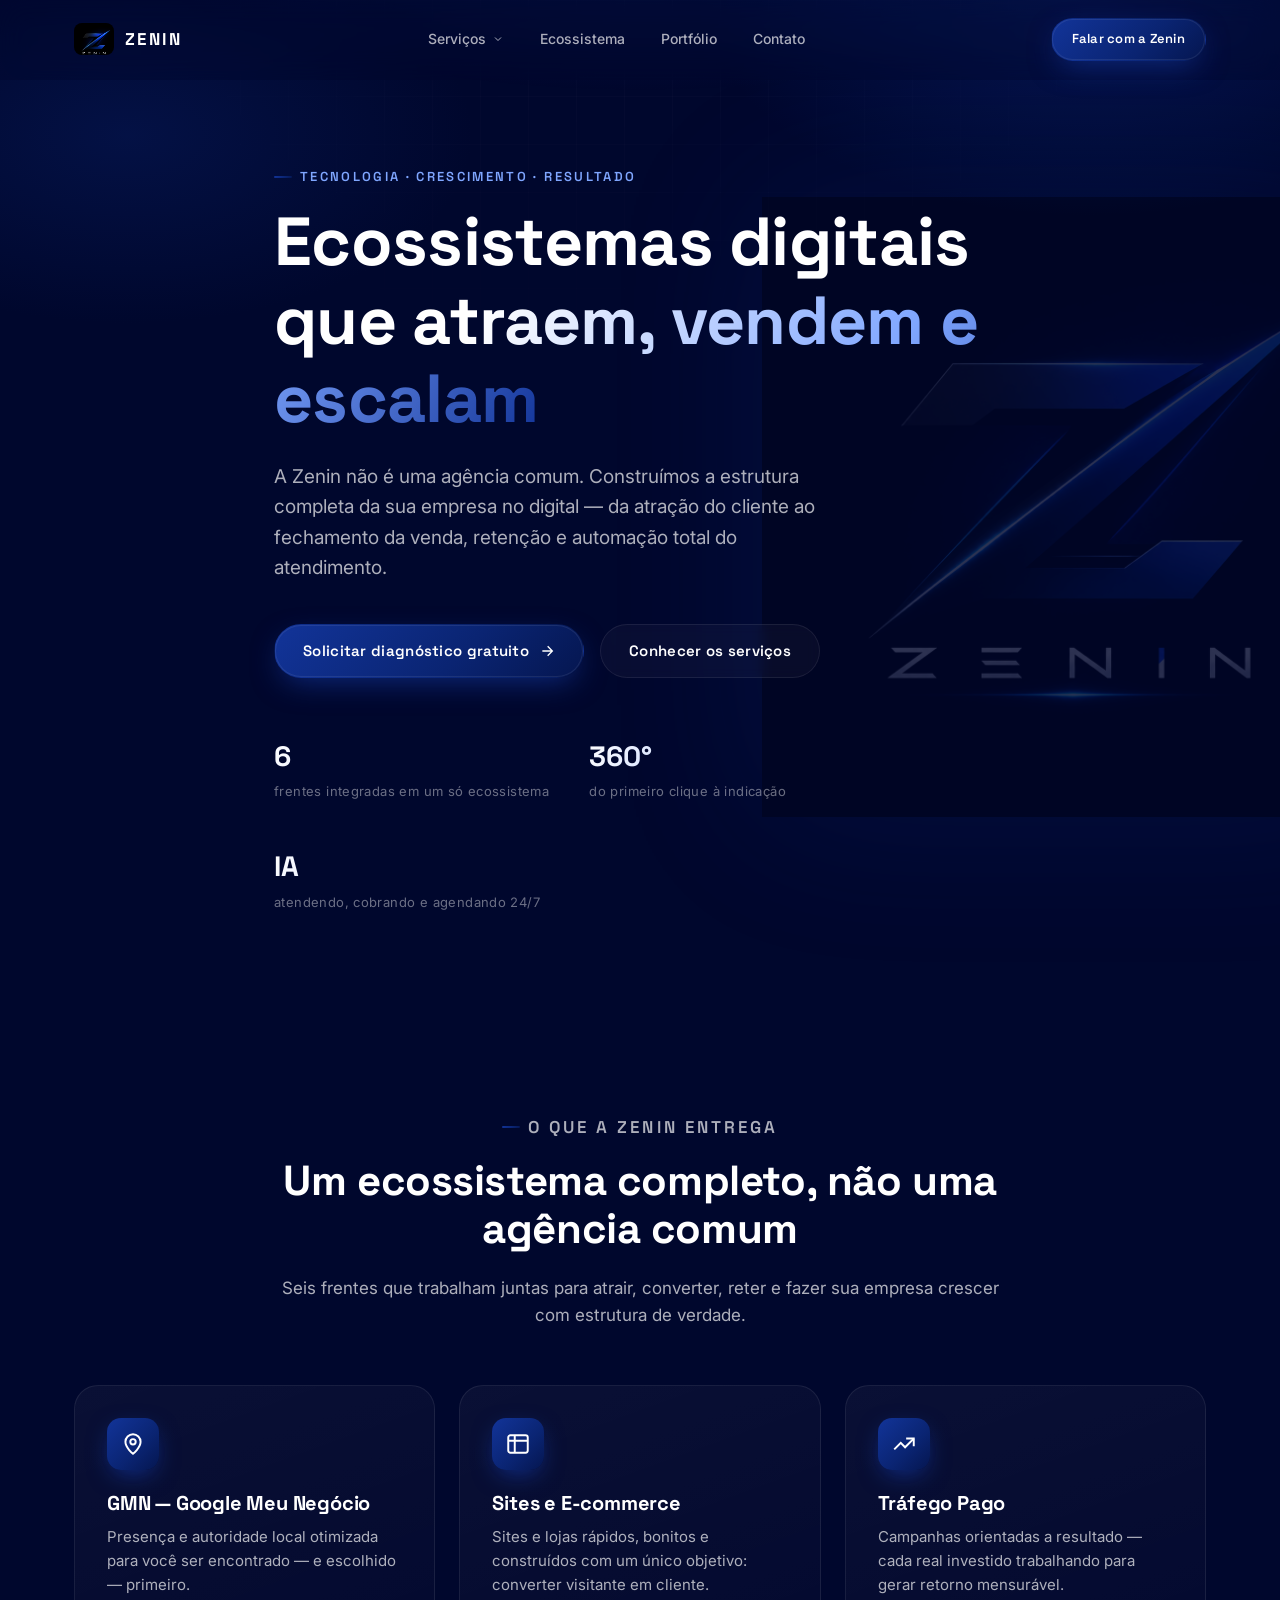
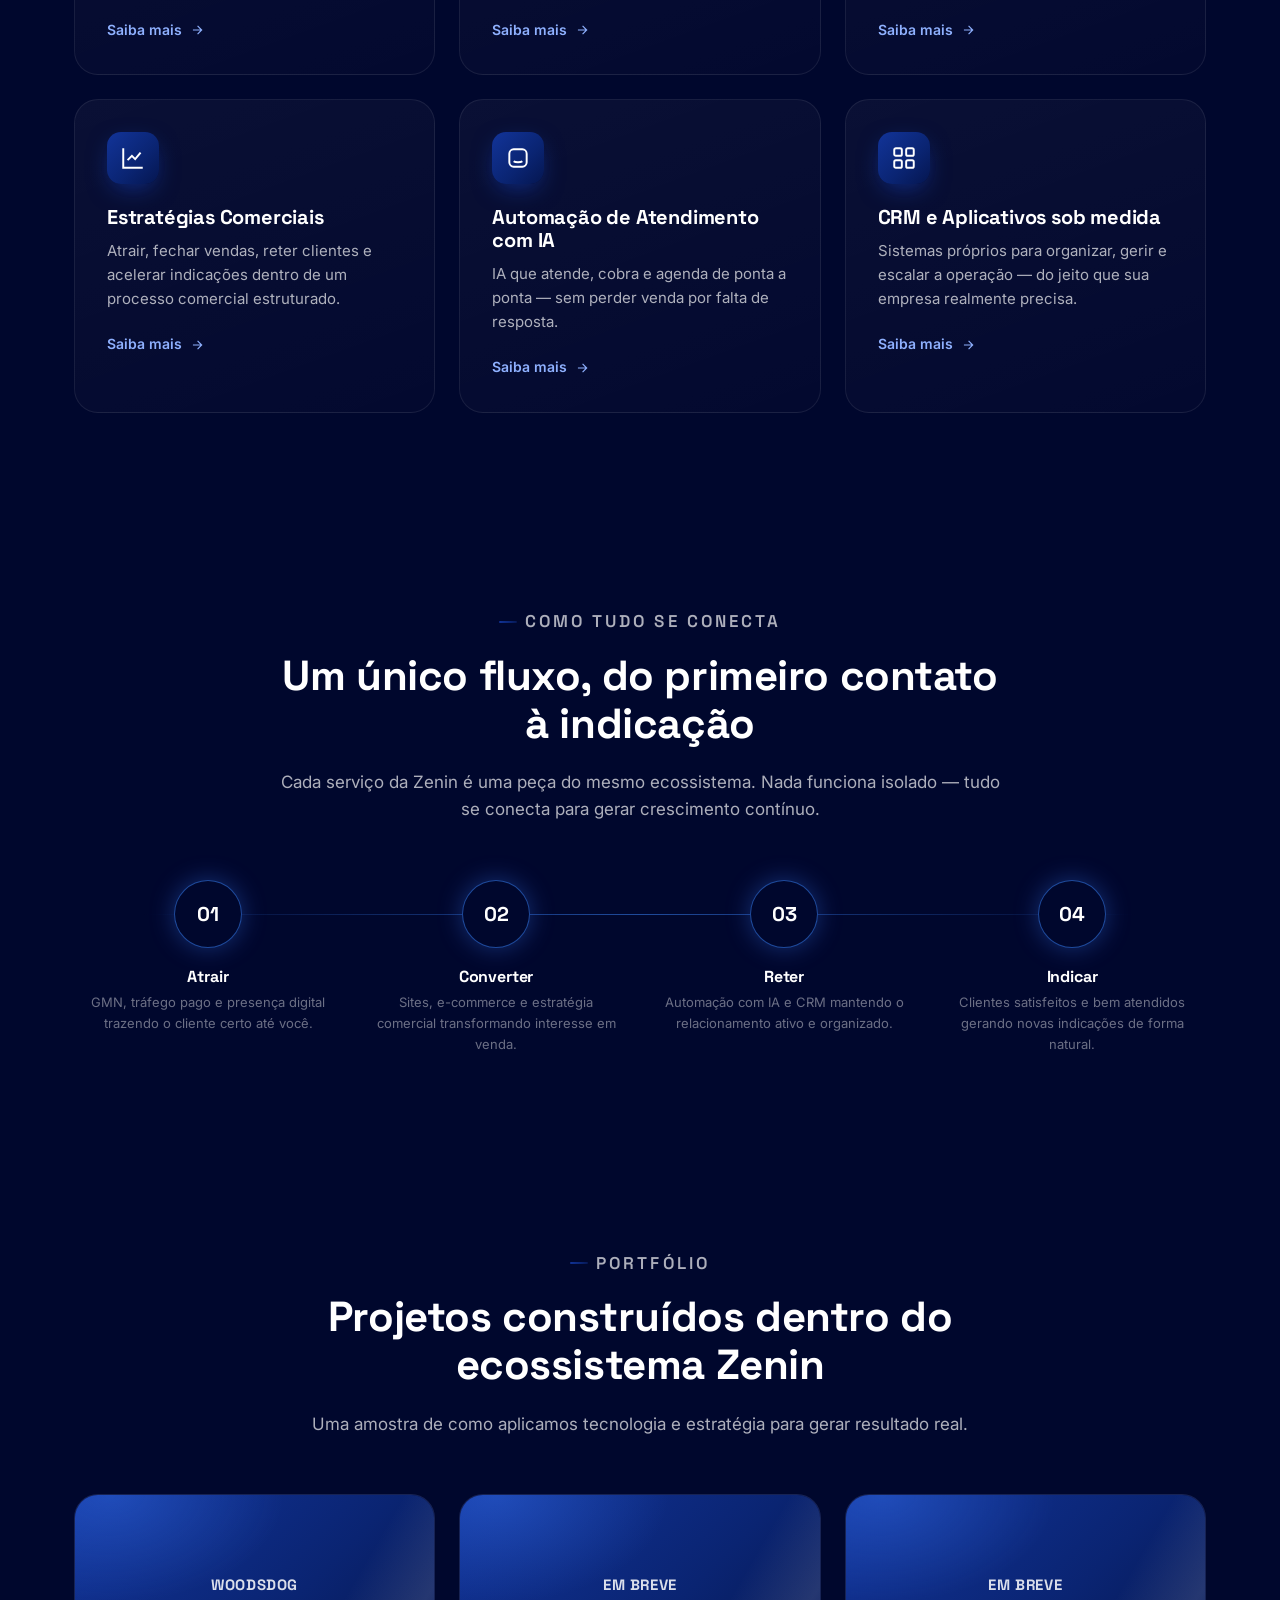
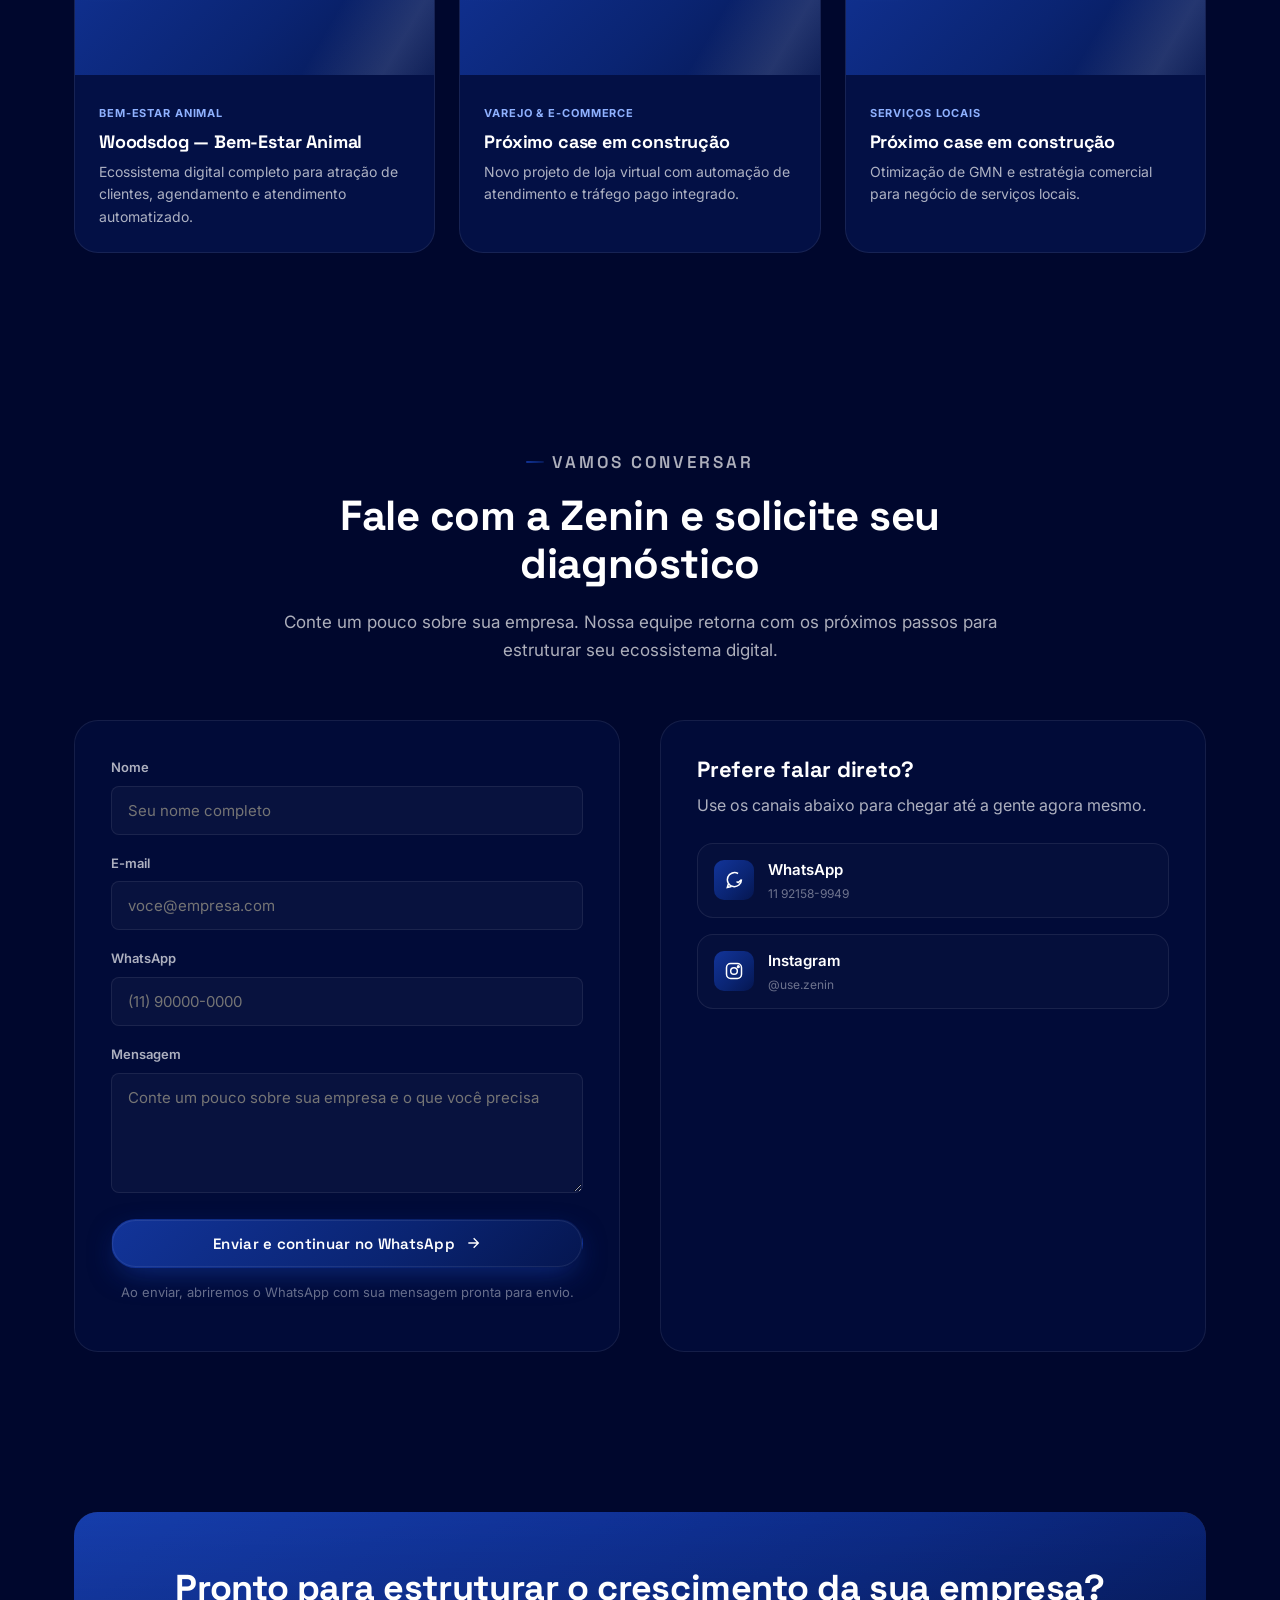
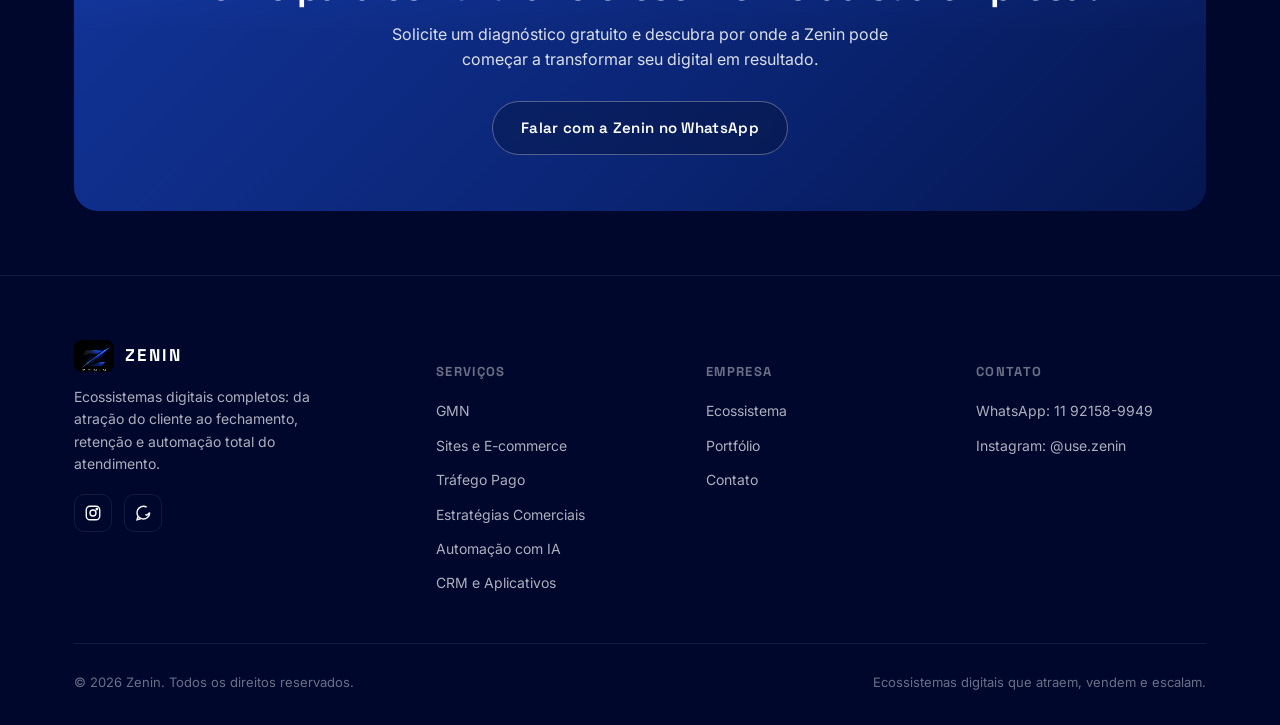
==== index.html @ 8024591a "Site institucional da Zenin Home multi-serviço, 6 páginas de serviço, design tech/premium em azul so" ====
<!DOCTYPE html>
<html lang="pt-BR">
<head>
<meta charset="UTF-8">
<meta name="viewport" content="width=device-width, initial-scale=1.0">
<title>Zenin — Ecossistemas Digitais que Atraem, Vendem e Escalam</title>
<meta name="description" content="A Zenin constrói ecossistemas digitais completos: presença local, sites e e-commerce, tráfego pago, estratégias comerciais, automação de atendimento com IA e CRM sob medida.">
<link rel="icon" type="image/png" href="assets/logo.png">
<link rel="preconnect" href="https://fonts.googleapis.com">
<link rel="preconnect" href="https://fonts.gstatic.com" crossorigin>
<link href="https://fonts.googleapis.com/css2?family=Space+Grotesk:wght@500;600;700&family=Inter:wght@400;500;600;700&display=swap" rel="stylesheet">
<link rel="stylesheet" href="css/style.css">
</head>
<body>

<!-- ===================== HEADER ===================== -->
<header class="header">
  <div class="container">
    <a href="index.html" class="brand">
      <span class="brand-mark"><img src="assets/logo.png" alt="Zenin"></span><span class="brand-word">ZENIN</span>
    </a>

    <nav class="nav">
      <li class="has-dropdown" style="list-style:none;">
        <a href="#servicos" class="nav-link">Serviços
          <svg viewBox="0 0 24 24" fill="none" stroke="currentColor" stroke-width="2"><path d="M6 9l6 6 6-6"/></svg>
        </a>
        <div class="dropdown">
          <a href="servicos/gmn.html">GMN <span>Google Meu Negócio</span></a>
          <a href="servicos/sites-ecommerce.html">Sites e E-commerce <span>Alta conversão</span></a>
          <a href="servicos/trafego-pago.html">Tráfego Pago <span>Campanhas com ROI</span></a>
          <a href="servicos/estrategias-comerciais.html">Estratégias Comerciais <span>Fechar, reter, indicar</span></a>
          <a href="servicos/automacao-ia.html">Automação com IA <span>Atendimento ponta a ponta</span></a>
          <a href="servicos/crm-apps.html">CRM e Aplicativos <span>Sistemas sob medida</span></a>
        </div>
      </li>
      <a href="#ecossistema" class="nav-link">Ecossistema</a>
      <a href="#portfolio" class="nav-link">Portfólio</a>
      <a href="#contato" class="nav-link">Contato</a>
    </nav>

    <div class="header-actions">
      <a href="https://wa.me/5511921589949?text=Ol%C3%A1%20Zenin%2C%20quero%20saber%20mais%20sobre%20os%20servi%C3%A7os" target="_blank" rel="noopener" class="btn btn--primary btn--sm">Falar com a Zenin</a>
      <button class="nav-toggle" aria-label="Abrir menu" aria-expanded="false">
        <span></span><span></span><span></span>
      </button>
    </div>
  </div>
</header>

<!-- ===================== HERO ===================== -->
<section class="hero">
  <img src="assets/logo.png" alt="" class="hero-mark" aria-hidden="true">
  <div class="container hero-content">
    <p class="eyebrow" data-reveal="fade">Tecnologia · Crescimento · Resultado</p>
    <h1 data-reveal="fade">Ecossistemas digitais que <span class="accent">atraem, vendem e escalam</span></h1>
    <p class="lead" data-reveal="fade">A Zenin não é uma agência comum. Construímos a estrutura completa da sua empresa no digital — da atração do cliente ao fechamento da venda, retenção e automação total do atendimento.</p>
    <div class="hero-actions" data-reveal="fade">
      <a href="https://wa.me/5511921589949?text=Ol%C3%A1%20Zenin%2C%20quero%20solicitar%20um%20diagn%C3%B3stico" target="_blank" rel="noopener" class="btn btn--primary">
        Solicitar diagnóstico gratuito
        <svg viewBox="0 0 24 24" fill="none" stroke="currentColor" stroke-width="2"><path d="M5 12h14M13 5l7 7-7 7"/></svg>
      </a>
      <a href="#servicos" class="btn btn--ghost">Conhecer os serviços</a>
    </div>
    <div class="hero-stats" data-reveal="fade">
      <div>
        <strong>6</strong>
        <span>frentes integradas em um só ecossistema</span>
      </div>
      <div>
        <strong>360°</strong>
        <span>do primeiro clique à indicação</span>
      </div>
      <div>
        <strong>IA</strong>
        <span>atendendo, cobrando e agendando 24/7</span>
      </div>
    </div>
  </div>
</section>

<!-- ===================== SERVIÇOS ===================== -->
<section class="section" id="servicos">
  <div class="container">
    <div class="section-head center" data-reveal>
      <p class="eyebrow">O que a Zenin entrega</p>
      <h2>Um ecossistema completo, não uma agência comum</h2>
      <p>Seis frentes que trabalham juntas para atrair, converter, reter e fazer sua empresa crescer com estrutura de verdade.</p>
    </div>

    <div class="grid grid--services">

      <div class="card" data-reveal>
        <div class="card-icon">
          <svg viewBox="0 0 24 24" fill="none" stroke="currentColor" stroke-width="1.8"><path d="M12 21s-7-5.5-7-11a7 7 0 1 1 14 0c0 5.5-7 11-7 11z"/><circle cx="12" cy="10" r="2.5"/></svg>
        </div>
        <h3>GMN — Google Meu Negócio</h3>
        <p>Presença e autoridade local otimizada para você ser encontrado — e escolhido — primeiro.</p>
        <a href="servicos/gmn.html" class="card-link">Saiba mais
          <svg viewBox="0 0 24 24" fill="none" stroke="currentColor" stroke-width="2"><path d="M5 12h14M13 5l7 7-7 7"/></svg>
        </a>
      </div>

      <div class="card" data-reveal>
        <div class="card-icon">
          <svg viewBox="0 0 24 24" fill="none" stroke="currentColor" stroke-width="1.8"><rect x="3" y="4" width="18" height="16" rx="2"/><path d="M3 9h18M9 4v16"/></svg>
        </div>
        <h3>Sites e E-commerce</h3>
        <p>Sites e lojas rápidos, bonitos e construídos com um único objetivo: converter visitante em cliente.</p>
        <a href="servicos/sites-ecommerce.html" class="card-link">Saiba mais
          <svg viewBox="0 0 24 24" fill="none" stroke="currentColor" stroke-width="2"><path d="M5 12h14M13 5l7 7-7 7"/></svg>
        </a>
      </div>

      <div class="card" data-reveal>
        <div class="card-icon">
          <svg viewBox="0 0 24 24" fill="none" stroke="currentColor" stroke-width="1.8"><path d="M3 17l6-6 4 4 8-8"/><path d="M14 7h7v7"/></svg>
        </div>
        <h3>Tráfego Pago</h3>
        <p>Campanhas orientadas a resultado — cada real investido trabalhando para gerar retorno mensurável.</p>
        <a href="servicos/trafego-pago.html" class="card-link">Saiba mais
          <svg viewBox="0 0 24 24" fill="none" stroke="currentColor" stroke-width="2"><path d="M5 12h14M13 5l7 7-7 7"/></svg>
        </a>
      </div>

      <div class="card" data-reveal>
        <div class="card-icon">
          <svg viewBox="0 0 24 24" fill="none" stroke="currentColor" stroke-width="1.8"><path d="M3 3v18h18"/><path d="M7 14l4-4 3 3 5-6"/></svg>
        </div>
        <h3>Estratégias Comerciais</h3>
        <p>Atrair, fechar vendas, reter clientes e acelerar indicações dentro de um processo comercial estruturado.</p>
        <a href="servicos/estrategias-comerciais.html" class="card-link">Saiba mais
          <svg viewBox="0 0 24 24" fill="none" stroke="currentColor" stroke-width="2"><path d="M5 12h14M13 5l7 7-7 7"/></svg>
        </a>
      </div>

      <div class="card" data-reveal>
        <div class="card-icon">
          <svg viewBox="0 0 24 24" fill="none" stroke="currentColor" stroke-width="1.8"><rect x="4" y="4" width="16" height="16" rx="4"/><path d="M9 9h.01M15 9h.01M8 15c1.5 1.3 6.5 1.3 8 0"/></svg>
        </div>
        <h3>Automação de Atendimento com IA</h3>
        <p>IA que atende, cobra e agenda de ponta a ponta — sem perder venda por falta de resposta.</p>
        <a href="servicos/automacao-ia.html" class="card-link">Saiba mais
          <svg viewBox="0 0 24 24" fill="none" stroke="currentColor" stroke-width="2"><path d="M5 12h14M13 5l7 7-7 7"/></svg>
        </a>
      </div>

      <div class="card" data-reveal>
        <div class="card-icon">
          <svg viewBox="0 0 24 24" fill="none" stroke="currentColor" stroke-width="1.8"><rect x="3" y="3" width="7" height="7" rx="1.5"/><rect x="14" y="3" width="7" height="7" rx="1.5"/><rect x="3" y="14" width="7" height="7" rx="1.5"/><rect x="14" y="14" width="7" height="7" rx="1.5"/></svg>
        </div>
        <h3>CRM e Aplicativos sob medida</h3>
        <p>Sistemas próprios para organizar, gerir e escalar a operação — do jeito que sua empresa realmente precisa.</p>
        <a href="servicos/crm-apps.html" class="card-link">Saiba mais
          <svg viewBox="0 0 24 24" fill="none" stroke="currentColor" stroke-width="2"><path d="M5 12h14M13 5l7 7-7 7"/></svg>
        </a>
      </div>

    </div>
  </div>
</section>

<!-- ===================== ECOSSISTEMA ===================== -->
<section class="section" id="ecossistema">
  <div class="container">
    <div class="section-head center" data-reveal>
      <p class="eyebrow">Como tudo se conecta</p>
      <h2>Um único fluxo, do primeiro contato à indicação</h2>
      <p>Cada serviço da Zenin é uma peça do mesmo ecossistema. Nada funciona isolado — tudo se conecta para gerar crescimento contínuo.</p>
    </div>

    <div class="flow">
      <div class="flow-step" data-reveal>
        <div class="num">01</div>
        <h4>Atrair</h4>
        <p>GMN, tráfego pago e presença digital trazendo o cliente certo até você.</p>
      </div>
      <div class="flow-step" data-reveal>
        <div class="num">02</div>
        <h4>Converter</h4>
        <p>Sites, e-commerce e estratégia comercial transformando interesse em venda.</p>
      </div>
      <div class="flow-step" data-reveal>
        <div class="num">03</div>
        <h4>Reter</h4>
        <p>Automação com IA e CRM mantendo o relacionamento ativo e organizado.</p>
      </div>
      <div class="flow-step" data-reveal>
        <div class="num">04</div>
        <h4>Indicar</h4>
        <p>Clientes satisfeitos e bem atendidos gerando novas indicações de forma natural.</p>
      </div>
    </div>
  </div>
</section>

<!-- ===================== PORTFÓLIO ===================== -->
<section class="section" id="portfolio">
  <div class="container">
    <div class="section-head center" data-reveal>
      <p class="eyebrow">Portfólio</p>
      <h2>Projetos construídos dentro do ecossistema Zenin</h2>
      <p>Uma amostra de como aplicamos tecnologia e estratégia para gerar resultado real.</p>
    </div>

    <div class="grid grid--portfolio">
      <div class="portfolio-card" data-reveal>
        <div class="portfolio-thumb">WOODSDOG</div>
        <div class="portfolio-body">
          <span class="portfolio-tag">Bem-Estar Animal</span>
          <h3>Woodsdog — Bem-Estar Animal</h3>
          <p>Ecossistema digital completo para atração de clientes, agendamento e atendimento automatizado.</p>
        </div>
      </div>

      <div class="portfolio-card" data-reveal>
        <div class="portfolio-thumb">EM BREVE</div>
        <div class="portfolio-body">
          <span class="portfolio-tag">Varejo &amp; E-commerce</span>
          <h3>Próximo case em construção</h3>
          <p>Novo projeto de loja virtual com automação de atendimento e tráfego pago integrado.</p>
        </div>
      </div>

      <div class="portfolio-card" data-reveal>
        <div class="portfolio-thumb">EM BREVE</div>
        <div class="portfolio-body">
          <span class="portfolio-tag">Serviços Locais</span>
          <h3>Próximo case em construção</h3>
          <p>Otimização de GMN e estratégia comercial para negócio de serviços locais.</p>
        </div>
      </div>
    </div>
  </div>
</section>

<!-- ===================== CONTATO ===================== -->
<section class="section" id="contato">
  <div class="container">
    <div class="section-head center" data-reveal>
      <p class="eyebrow">Vamos conversar</p>
      <h2>Fale com a Zenin e solicite seu diagnóstico</h2>
      <p>Conte um pouco sobre sua empresa. Nossa equipe retorna com os próximos passos para estruturar seu ecossistema digital.</p>
    </div>

    <div class="contact-grid">
      <div class="contact-panel" data-reveal>
        <form id="contact-form">
          <div class="form-group">
            <label for="name">Nome</label>
            <input type="text" id="name" name="name" placeholder="Seu nome completo" required>
          </div>
          <div class="form-group">
            <label for="email">E-mail</label>
            <input type="email" id="email" name="email" placeholder="voce@empresa.com" required>
          </div>
          <div class="form-group">
            <label for="whatsapp">WhatsApp</label>
            <input type="tel" id="whatsapp" name="whatsapp" placeholder="(11) 90000-0000" required>
          </div>
          <div class="form-group">
            <label for="message">Mensagem</label>
            <textarea id="message" name="message" placeholder="Conte um pouco sobre sua empresa e o que você precisa"></textarea>
          </div>
          <button type="submit" class="btn btn--primary btn--block">
            Enviar e continuar no WhatsApp
            <svg viewBox="0 0 24 24" fill="none" stroke="currentColor" stroke-width="2"><path d="M5 12h14M13 5l7 7-7 7"/></svg>
          </button>
          <p class="form-note">Ao enviar, abriremos o WhatsApp com sua mensagem pronta para envio.</p>
          <div class="form-success" id="form-success">Prontinho! Confirme o envio no WhatsApp que abriu.</div>
        </form>
      </div>

      <div class="contact-panel" data-reveal>
        <h3>Prefere falar direto?</h3>
        <p style="color:var(--text-muted); margin-top:8px;">Use os canais abaixo para chegar até a gente agora mesmo.</p>
        <div class="contact-list">
          <a href="https://wa.me/5511921589949?text=Ol%C3%A1%20Zenin%2C%20quero%20saber%20mais%20sobre%20os%20servi%C3%A7os" target="_blank" rel="noopener">
            <span class="ic">
              <svg viewBox="0 0 24 24" fill="none" stroke="currentColor" stroke-width="1.8"><path d="M21 11.5a8.5 8.5 0 1 1-4.1-7.3M21 11.5L17 15l-2-1M12.5 3.2A8.5 8.5 0 0 0 4 11.7c0 1.7.5 3.3 1.4 4.6L4 21l4.9-1.3"/></svg>
            </span>
            <span>WhatsApp<br><small>11 92158-9949</small></span>
          </a>
          <a href="https://www.instagram.com/use.zenin/" target="_blank" rel="noopener">
            <span class="ic">
              <svg viewBox="0 0 24 24" fill="none" stroke="currentColor" stroke-width="1.8"><rect x="3" y="3" width="18" height="18" rx="5"/><circle cx="12" cy="12" r="4"/><circle cx="17.2" cy="6.8" r="1"/></svg>
            </span>
            <span>Instagram<br><small>@use.zenin</small></span>
          </a>
        </div>
      </div>
    </div>
  </div>
</section>

<!-- ===================== CTA FINAL ===================== -->
<section class="section section--tight">
  <div class="container">
    <div class="cta-band" data-reveal>
      <h2>Pronto para estruturar o crescimento da sua empresa?</h2>
      <p>Solicite um diagnóstico gratuito e descubra por onde a Zenin pode começar a transformar seu digital em resultado.</p>
      <div class="cta-actions">
        <a href="https://wa.me/5511921589949?text=Ol%C3%A1%20Zenin%2C%20quero%20solicitar%20um%20diagn%C3%B3stico" target="_blank" rel="noopener" class="btn btn--ghost">Falar com a Zenin no WhatsApp</a>
      </div>
    </div>
  </div>
</section>

<!-- ===================== FOOTER ===================== -->
<footer class="footer">
  <div class="container">
    <div class="footer-top">
      <div class="footer-brand">
        <a href="index.html" class="brand">
          <span class="brand-mark"><img src="assets/logo.png" alt="Zenin"></span><span class="brand-word">ZENIN</span>
        </a>
        <p>Ecossistemas digitais completos: da atração do cliente ao fechamento, retenção e automação total do atendimento.</p>
        <div class="footer-social">
          <a href="https://www.instagram.com/use.zenin/" target="_blank" rel="noopener" aria-label="Instagram da Zenin">
            <svg viewBox="0 0 24 24" fill="none" stroke="currentColor" stroke-width="1.8"><rect x="3" y="3" width="18" height="18" rx="5"/><circle cx="12" cy="12" r="4"/><circle cx="17.2" cy="6.8" r="1"/></svg>
          </a>
          <a href="https://wa.me/5511921589949" target="_blank" rel="noopener" aria-label="WhatsApp da Zenin">
            <svg viewBox="0 0 24 24" fill="none" stroke="currentColor" stroke-width="1.8"><path d="M21 11.5a8.5 8.5 0 1 1-4.1-7.3M21 11.5L17 15l-2-1M12.5 3.2A8.5 8.5 0 0 0 4 11.7c0 1.7.5 3.3 1.4 4.6L4 21l4.9-1.3"/></svg>
          </a>
        </div>
      </div>

      <div>
        <h5>Serviços</h5>
        <div class="footer-links">
          <a href="servicos/gmn.html">GMN</a>
          <a href="servicos/sites-ecommerce.html">Sites e E-commerce</a>
          <a href="servicos/trafego-pago.html">Tráfego Pago</a>
          <a href="servicos/estrategias-comerciais.html">Estratégias Comerciais</a>
          <a href="servicos/automacao-ia.html">Automação com IA</a>
          <a href="servicos/crm-apps.html">CRM e Aplicativos</a>
        </div>
      </div>

      <div>
        <h5>Empresa</h5>
        <div class="footer-links">
          <a href="index.html#ecossistema">Ecossistema</a>
          <a href="index.html#portfolio">Portfólio</a>
          <a href="index.html#contato">Contato</a>
        </div>
      </div>

      <div>
        <h5>Contato</h5>
        <div class="footer-links">
          <a href="https://wa.me/5511921589949" target="_blank" rel="noopener">WhatsApp: 11 92158-9949</a>
          <a href="https://www.instagram.com/use.zenin/" target="_blank" rel="noopener">Instagram: @use.zenin</a>
        </div>
      </div>
    </div>

    <div class="footer-bottom">
      <span>© <span data-year></span> Zenin. Todos os direitos reservados.</span>
      <span>Ecossistemas digitais que atraem, vendem e escalam.</span>
    </div>
  </div>
</footer>

<script src="js/main.js"></script>
</body>
</html>
---- css/style.css ----
/* =========================================================
   ZENIN — Design System
   ========================================================= */

:root{
  /* Paleta oficial */
  --rich-black: #00072D;
  --navy-dark: #051650;
  --blue-bangladesh: #0A2472;
  --blue-caribbean: #123499;
  --white: #FFFFFF;

  /* Derivados */
  --bg: var(--rich-black);
  --bg-alt: #010a3a;
  --surface: rgba(18, 52, 153, 0.10);
  --surface-strong: rgba(10, 36, 114, 0.35);
  --border-soft: rgba(255, 255, 255, 0.08);
  --border-glow: rgba(56, 130, 246, 0.55);
  --text: var(--white);
  --text-muted: rgba(255, 255, 255, 0.68);
  --text-faint: rgba(255, 255, 255, 0.42);
  --accent: var(--blue-caribbean);
  --accent-soft: rgba(18, 52, 153, 0.35);
  --glow: #3b7cff;

  --gradient-accent: linear-gradient(135deg, var(--blue-caribbean) 0%, var(--blue-bangladesh) 60%, var(--navy-dark) 100%);
  --gradient-hero: radial-gradient(60% 60% at 50% 0%, rgba(18,52,153,0.45) 0%, rgba(0,7,45,0) 70%);
  --gradient-metal: linear-gradient(180deg, rgba(255,255,255,0.18), rgba(255,255,255,0) 40%);

  --font-heading: 'Space Grotesk', 'Inter', sans-serif;
  --font-body: 'Inter', sans-serif;

  --container: 1180px;
  --radius-sm: 8px;
  --radius-md: 16px;
  --radius-lg: 24px;

  --shadow-glow: 0 0 0 1px rgba(255,255,255,0.04), 0 20px 60px -20px rgba(18,52,153,0.55);
  --transition: 0.35s cubic-bezier(.2,.7,.2,1);
}

/* ---------- Reset ---------- */
*, *::before, *::after{ box-sizing: border-box; }
html{ scroll-behavior: smooth; }
body{
  margin: 0;
  background: var(--bg);
  color: var(--text);
  font-family: var(--font-body);
  font-size: 16px;
  line-height: 1.6;
  -webkit-font-smoothing: antialiased;
  overflow-x: hidden;
}
img{ max-width: 100%; display: block; }
a{ color: inherit; text-decoration: none; }
ul{ list-style: none; margin: 0; padding: 0; }
h1, h2, h3, h4{
  font-family: var(--font-heading);
  font-weight: 700;
  line-height: 1.15;
  letter-spacing: -0.01em;
  margin: 0 0 .5em;
}
p{ margin: 0 0 1em; }
button{ font-family: inherit; cursor: pointer; }
input, textarea{ font-family: inherit; }

.container{
  width: 100%;
  max-width: var(--container);
  margin: 0 auto;
  padding: 0 24px;
}

.eyebrow{
  display: inline-flex;
  align-items: center;
  gap: 8px;
  font-family: var(--font-heading);
  font-size: 13px;
  font-weight: 600;
  letter-spacing: 0.18em;
  text-transform: uppercase;
  color: #7fa6ff;
  margin-bottom: 16px;
}
.eyebrow::before{
  content: '';
  width: 18px;
  height: 2px;
  background: var(--gradient-accent);
  border-radius: 2px;
}

.section{
  position: relative;
  padding: 96px 0;
}
.section--tight{ padding: 64px 0; }

.section-head{
  max-width: 720px;
  margin: 0 0 56px;
}
.section-head.center{ margin-inline: auto; text-align: center; }

.section-head h2{
  font-size: clamp(28px, 4vw, 42px);
}
.section-head p{
  color: var(--text-muted);
  font-size: 17px;
}

/* ---------- Background texture ---------- */
body::before{
  content: '';
  position: fixed;
  inset: 0;
  z-index: -2;
  background:
    radial-gradient(50% 40% at 85% 0%, rgba(18,52,153,0.35), transparent 60%),
    radial-gradient(45% 35% at 10% 15%, rgba(10,36,114,0.35), transparent 60%),
    var(--rich-black);
}
body::after{
  content: '';
  position: fixed;
  inset: 0;
  z-index: -1;
  pointer-events: none;
  background-image:
    linear-gradient(rgba(255,255,255,0.025) 1px, transparent 1px),
    linear-gradient(90deg, rgba(255,255,255,0.025) 1px, transparent 1px);
  background-size: 48px 48px;
  mask-image: radial-gradient(60% 50% at 50% 0%, rgba(0,0,0,0.9), transparent 80%);
}

/* ---------- Buttons ---------- */
.btn{
  position: relative;
  display: inline-flex;
  align-items: center;
  justify-content: center;
  gap: 10px;
  padding: 14px 28px;
  border-radius: 999px;
  font-family: var(--font-heading);
  font-weight: 600;
  font-size: 15px;
  letter-spacing: 0.02em;
  border: 1px solid transparent;
  transition: transform var(--transition), box-shadow var(--transition), background var(--transition), border-color var(--transition);
  white-space: nowrap;
}
.btn--primary{
  background: var(--gradient-accent);
  color: var(--white);
  box-shadow: 0 0 0 1px rgba(255,255,255,0.08) inset, 0 10px 30px -8px rgba(18,52,153,0.8);
}
.btn--primary:hover{
  transform: translateY(-2px);
  box-shadow: 0 0 0 1px rgba(255,255,255,0.14) inset, 0 0 32px rgba(59,124,255,0.55), 0 16px 36px -10px rgba(18,52,153,0.9);
}
.btn--ghost{
  background: rgba(255,255,255,0.03);
  color: var(--white);
  border-color: var(--border-soft);
  backdrop-filter: blur(6px);
}
.btn--ghost:hover{
  border-color: var(--border-glow);
  box-shadow: 0 0 24px rgba(59,124,255,0.25);
  transform: translateY(-2px);
}
.btn--sm{ padding: 10px 20px; font-size: 13px; }
.btn--block{ width: 100%; }
.btn svg{ width: 16px; height: 16px; }

/* ---------- Header ---------- */
.header{
  position: fixed;
  top: 0; left: 0; right: 0;
  z-index: 1000;
  padding: 18px 0;
  background: rgba(0, 7, 45, 0.35);
  border-bottom: 1px solid transparent;
  backdrop-filter: blur(14px);
  transition: background var(--transition), border-color var(--transition), padding var(--transition);
}
.header.is-scrolled{
  padding: 12px 0;
  background: rgba(0, 7, 45, 0.82);
  border-bottom-color: var(--border-soft);
}
.header .container{
  display: flex;
  align-items: center;
  justify-content: space-between;
  gap: 24px;
}
.brand{
  display: flex;
  align-items: center;
  gap: 11px;
  font-family: var(--font-heading);
  font-weight: 700;
  font-size: 18px;
  letter-spacing: 0.04em;
  flex-shrink: 0;
}
.brand-mark{
  display: block;
  width: 40px;
  height: 32px;
  overflow: hidden;
  border-radius: 8px;
  flex-shrink: 0;
}
.brand-mark img{
  display: block;
  width: 40px;
  height: 40px;
  object-fit: cover;
  object-position: top;
}
.brand-word{
  font-size: 17px;
  letter-spacing: 0.14em;
}

.nav{
  display: flex;
  align-items: center;
  gap: 4px;
}
.nav-link{
  position: relative;
  padding: 10px 16px;
  font-size: 14px;
  font-weight: 500;
  color: var(--text-muted);
  border-radius: 999px;
  transition: color var(--transition), background var(--transition);
}
.nav-link:hover, .nav-link.is-active{
  color: var(--white);
  background: rgba(255,255,255,0.06);
}

.has-dropdown{ position: relative; }
.has-dropdown > .nav-link{ display: flex; align-items: center; gap: 6px; }
.has-dropdown > .nav-link svg{ width: 12px; height: 12px; transition: transform var(--transition); }
.has-dropdown:hover > .nav-link svg{ transform: rotate(180deg); }

.dropdown{
  position: absolute;
  top: calc(100% + 10px);
  left: 0;
  min-width: 300px;
  background: rgba(5, 11, 48, 0.98);
  border: 1px solid var(--border-soft);
  border-radius: var(--radius-md);
  padding: 10px;
  box-shadow: var(--shadow-glow);
  opacity: 0;
  visibility: hidden;
  transform: translateY(6px);
  transition: opacity var(--transition), transform var(--transition), visibility var(--transition);
}
.has-dropdown:hover .dropdown,
.has-dropdown:focus-within .dropdown{
  opacity: 1;
  visibility: visible;
  transform: translateY(0);
}
.dropdown a{
  display: flex;
  flex-direction: column;
  gap: 2px;
  padding: 10px 14px;
  border-radius: var(--radius-sm);
  font-size: 14px;
  font-weight: 600;
  color: var(--text);
  transition: background var(--transition);
}
.dropdown a span{
  font-size: 12px;
  font-weight: 400;
  color: var(--text-faint);
}
.dropdown a:hover{ background: rgba(18,52,153,0.28); }

.header-actions{
  display: flex;
  align-items: center;
  gap: 14px;
}

.nav-toggle{
  display: none;
  flex-direction: column;
  justify-content: center;
  gap: 5px;
  width: 40px;
  height: 40px;
  border-radius: 10px;
  border: 1px solid var(--border-soft);
  background: rgba(255,255,255,0.03);
}
.nav-toggle span{
  display: block;
  width: 18px;
  height: 2px;
  margin: 0 auto;
  background: var(--white);
  transition: transform var(--transition), opacity var(--transition);
}
.nav-toggle.is-open span:nth-child(1){ transform: translateY(7px) rotate(45deg); }
.nav-toggle.is-open span:nth-child(2){ opacity: 0; }
.nav-toggle.is-open span:nth-child(3){ transform: translateY(-7px) rotate(-45deg); }

/* ---------- Hero ---------- */
.hero{
  position: relative;
  min-height: 100vh;
  display: flex;
  align-items: center;
  padding: 160px 0 100px;
  overflow: hidden;
}
.hero::before{
  content: '';
  position: absolute;
  inset: -20% -10% auto;
  height: 700px;
  background: var(--gradient-hero);
  pointer-events: none;
  animation: heroGlow 10s ease-in-out infinite alternate;
}
@keyframes heroGlow{
  from{ opacity: 0.7; transform: translateY(0) scale(1); }
  to{ opacity: 1; transform: translateY(20px) scale(1.05); }
}
.hero-content{
  position: relative;
  z-index: 2;
  max-width: 780px;
}
.hero h1{
  font-size: clamp(36px, 6vw, 68px);
  margin-bottom: 24px;
}
.hero h1 .accent{
  background: linear-gradient(120deg, #ffffff 10%, #7fa6ff 60%, var(--blue-caribbean) 100%);
  -webkit-background-clip: text;
  background-clip: text;
  color: transparent;
}
.hero p.lead{
  font-size: clamp(16px, 2vw, 19px);
  color: var(--text-muted);
  max-width: 560px;
  margin-bottom: 40px;
}
.hero-actions{
  display: flex;
  flex-wrap: wrap;
  gap: 16px;
  margin-bottom: 56px;
}
.hero-stats{
  display: flex;
  flex-wrap: wrap;
  gap: 40px;
}
.hero-stats div strong{
  display: block;
  font-family: var(--font-heading);
  font-size: 28px;
  background: linear-gradient(120deg, #ffffff, #9db8ff);
  -webkit-background-clip: text;
  background-clip: text;
  color: transparent;
}
.hero-stats div span{
  font-size: 13px;
  color: var(--text-faint);
  letter-spacing: 0.03em;
}

.hero-mark{
  position: absolute;
  right: -8%;
  top: 50%;
  transform: translateY(-50%);
  width: 620px;
  opacity: 0.18;
  filter: drop-shadow(0 0 80px rgba(18,52,153,0.9));
  z-index: 1;
  pointer-events: none;
  animation: markFloat 8s ease-in-out infinite;
}
@keyframes markFloat{
  0%, 100%{ transform: translateY(-50%) rotate(0deg); }
  50%{ transform: translateY(-54%) rotate(2deg); }
}

/* small page hero (service pages) */
.page-hero{
  padding: 150px 0 80px;
  position: relative;
}
.page-hero .eyebrow{ margin-bottom: 18px; }
.page-hero h1{ font-size: clamp(32px, 5vw, 54px); max-width: 820px; }
.page-hero p.lead{ color: var(--text-muted); font-size: 18px; max-width: 640px; }
.breadcrumbs{
  display: flex;
  gap: 8px;
  align-items: center;
  font-size: 13px;
  color: var(--text-faint);
  margin-bottom: 24px;
}
.breadcrumbs a{ color: var(--text-muted); }
.breadcrumbs a:hover{ color: var(--white); }

/* ---------- Cards / Services ---------- */
.grid{
  display: grid;
  gap: 24px;
}
.grid--services{ grid-template-columns: repeat(auto-fit, minmax(280px, 1fr)); }

.card{
  position: relative;
  background: linear-gradient(160deg, rgba(255,255,255,0.04), rgba(255,255,255,0.01));
  border: 1px solid var(--border-soft);
  border-radius: var(--radius-lg);
  padding: 32px;
  transition: transform var(--transition), border-color var(--transition), box-shadow var(--transition);
}
.card:hover{
  transform: translateY(-6px);
  border-color: var(--border-glow);
  box-shadow: 0 0 0 1px rgba(56,130,246,0.15), 0 24px 50px -20px rgba(18,52,153,0.6);
}
.card-icon{
  width: 52px;
  height: 52px;
  display: flex;
  align-items: center;
  justify-content: center;
  border-radius: 14px;
  background: var(--gradient-accent);
  margin-bottom: 22px;
  box-shadow: 0 8px 24px -6px rgba(18,52,153,0.9);
}
.card-icon svg{ width: 26px; height: 26px; color: var(--white); }
.card h3{ font-size: 20px; margin-bottom: 10px; }
.card p{ color: var(--text-muted); font-size: 15px; margin-bottom: 20px; }
.card-link{
  display: inline-flex;
  align-items: center;
  gap: 8px;
  font-size: 14px;
  font-weight: 600;
  color: #8fb1ff;
  transition: gap var(--transition), color var(--transition);
}
.card-link svg{ width: 14px; height: 14px; transition: transform var(--transition); }
.card-link:hover{ color: var(--white); gap: 12px; }
.card-link:hover svg{ transform: translateX(2px); }

/* ---------- Ecosystem ---------- */
.flow{
  display: grid;
  grid-template-columns: repeat(4, 1fr);
  gap: 20px;
  position: relative;
}
.flow::before{
  content: '';
  position: absolute;
  top: 34px;
  left: 6%;
  right: 6%;
  height: 1px;
  background: linear-gradient(90deg, transparent, var(--border-glow), transparent);
  z-index: 0;
}
.flow-step{
  position: relative;
  z-index: 1;
  text-align: center;
  padding: 0 8px;
}
.flow-step .num{
  width: 68px;
  height: 68px;
  margin: 0 auto 20px;
  display: flex;
  align-items: center;
  justify-content: center;
  border-radius: 50%;
  background: var(--rich-black);
  border: 1px solid var(--border-glow);
  box-shadow: 0 0 24px rgba(59,124,255,0.35);
  font-family: var(--font-heading);
  font-weight: 700;
  font-size: 20px;
}
.flow-step h4{ font-size: 16px; margin-bottom: 6px; }
.flow-step p{ font-size: 13px; color: var(--text-faint); margin: 0; }

/* ---------- Portfolio ---------- */
.grid--portfolio{ grid-template-columns: repeat(auto-fit, minmax(280px, 1fr)); }
.portfolio-card{
  border-radius: var(--radius-lg);
  overflow: hidden;
  border: 1px solid var(--border-soft);
  background: var(--surface-strong);
  transition: transform var(--transition), border-color var(--transition);
}
.portfolio-card:hover{ transform: translateY(-6px); border-color: var(--border-glow); }
.portfolio-thumb{
  height: 180px;
  display: flex;
  align-items: center;
  justify-content: center;
  font-family: var(--font-heading);
  font-weight: 700;
  font-size: 15px;
  letter-spacing: 0.04em;
  color: rgba(255,255,255,0.85);
  background:
    radial-gradient(80% 100% at 10% 0%, rgba(59,124,255,0.35), transparent 60%),
    var(--gradient-accent);
  position: relative;
  overflow: hidden;
}
.portfolio-thumb::after{
  content: '';
  position: absolute; inset: 0;
  background-image: linear-gradient(120deg, transparent 40%, rgba(255,255,255,0.12) 50%, transparent 60%);
  background-size: 200% 100%;
  animation: shimmer 5s linear infinite;
}
@keyframes shimmer{
  0%{ background-position: 150% 0; }
  100%{ background-position: -50% 0; }
}
.portfolio-body{ padding: 24px; }
.portfolio-tag{
  display: inline-block;
  font-size: 11px;
  font-weight: 700;
  letter-spacing: 0.08em;
  text-transform: uppercase;
  color: #8fb1ff;
  margin-bottom: 10px;
}
.portfolio-body h3{ font-size: 18px; margin-bottom: 8px; }
.portfolio-body p{ font-size: 14px; color: var(--text-muted); margin: 0; }

/* ---------- Contact ---------- */
.contact-grid{
  display: grid;
  grid-template-columns: 1fr;
  gap: 40px;
}
.contact-panel{
  border-radius: var(--radius-lg);
  border: 1px solid var(--border-soft);
  background: var(--surface);
  padding: 36px;
}
.contact-panel h3{ font-size: 22px; }
.contact-list{ display: flex; flex-direction: column; gap: 16px; margin-top: 24px; }
.contact-list a{
  display: flex;
  align-items: center;
  gap: 14px;
  padding: 14px 16px;
  border-radius: var(--radius-md);
  border: 1px solid var(--border-soft);
  background: rgba(255,255,255,0.02);
  font-size: 15px;
  font-weight: 600;
  transition: border-color var(--transition), background var(--transition);
}
.contact-list a:hover{ border-color: var(--border-glow); background: rgba(18,52,153,0.18); }
.contact-list .ic{
  width: 40px; height: 40px;
  border-radius: 10px;
  display: flex; align-items: center; justify-content: center;
  background: var(--gradient-accent);
  flex-shrink: 0;
}
.contact-list .ic svg{ width: 20px; height: 20px; }
.contact-list small{ display: block; font-weight: 400; color: var(--text-faint); font-size: 12px; margin-top: 2px; }

.form-group{ margin-bottom: 18px; }
.form-group label{
  display: block;
  font-size: 13px;
  font-weight: 600;
  margin-bottom: 8px;
  color: var(--text-muted);
}
.form-group input,
.form-group textarea{
  width: 100%;
  padding: 14px 16px;
  border-radius: var(--radius-sm);
  border: 1px solid var(--border-soft);
  background: rgba(255,255,255,0.03);
  color: var(--white);
  font-size: 15px;
  transition: border-color var(--transition), box-shadow var(--transition);
}
.form-group input:focus,
.form-group textarea:focus{
  outline: none;
  border-color: var(--border-glow);
  box-shadow: 0 0 0 3px rgba(18,52,153,0.25);
}
.form-group textarea{ resize: vertical; min-height: 120px; }
.form-note{ font-size: 13px; color: var(--text-faint); margin-top: 14px; text-align: center; }
.form-success{
  display: none;
  margin-top: 16px;
  padding: 14px 16px;
  border-radius: var(--radius-sm);
  border: 1px solid rgba(63, 200, 130, 0.4);
  background: rgba(63, 200, 130, 0.1);
  color: #a8f0c6;
  font-size: 14px;
}
.form-success.is-visible{ display: block; }

/* ---------- CTA banda ---------- */
.cta-band{
  border-radius: var(--radius-lg);
  padding: 56px;
  background: var(--gradient-accent);
  position: relative;
  overflow: hidden;
  text-align: center;
}
.cta-band::before{
  content: '';
  position: absolute; inset: 0;
  background: var(--gradient-metal);
  mix-blend-mode: overlay;
}
.cta-band > *{ position: relative; z-index: 1; }
.cta-band h2{ font-size: clamp(24px, 4vw, 36px); margin-bottom: 12px; }
.cta-band p{ color: rgba(255,255,255,0.85); max-width: 520px; margin-inline: auto; margin-bottom: 28px; }
.cta-band .btn--ghost{ background: rgba(0,0,0,0.2); border-color: rgba(255,255,255,0.3); }
.cta-band .btn--ghost:hover{ background: rgba(0,0,0,0.32); }
.cta-actions{ display: flex; gap: 16px; justify-content: center; flex-wrap: wrap; }

.related-links{
  display: flex;
  flex-wrap: wrap;
  gap: 12px;
  margin-top: 28px;
}
.related-links a{
  padding: 10px 18px;
  border-radius: 999px;
  border: 1px solid var(--border-soft);
  font-size: 13px;
  font-weight: 600;
  color: var(--text-muted);
  transition: all var(--transition);
}
.related-links a:hover{
  border-color: var(--border-glow);
  color: var(--white);
  background: rgba(18,52,153,0.18);
}

/* ---------- Service page content blocks ---------- */
.two-col{
  display: grid;
  grid-template-columns: 1fr;
  gap: 48px;
  align-items: start;
}
.pill{
  display: inline-flex;
  align-items: center;
  padding: 6px 14px;
  border-radius: 999px;
  border: 1px solid var(--border-soft);
  font-size: 12px;
  font-weight: 700;
  letter-spacing: 0.05em;
  text-transform: uppercase;
  color: #8fb1ff;
  margin-bottom: 18px;
}
.pain-list, .steps-list, .results-list{
  display: flex;
  flex-direction: column;
  gap: 18px;
}
.pain-item, .step-item, .result-item{
  display: flex;
  gap: 16px;
  padding: 20px;
  border-radius: var(--radius-md);
  border: 1px solid var(--border-soft);
  background: rgba(255,255,255,0.02);
}
.pain-item .mark, .step-item .mark, .result-item .mark{
  flex-shrink: 0;
  width: 34px;
  height: 34px;
  border-radius: 10px;
  display: flex;
  align-items: center;
  justify-content: center;
  font-family: var(--font-heading);
  font-weight: 700;
  font-size: 14px;
  background: var(--gradient-accent);
}
.pain-item h4, .step-item h4{ font-size: 16px; margin-bottom: 4px; }
.pain-item p, .step-item p{ font-size: 14px; color: var(--text-muted); margin: 0; }
.result-item{ align-items: center; }
.result-item p{ margin: 0; font-size: 15px; }
.result-item .mark svg{ width: 16px; height: 16px; }

.stat-strip{
  display: grid;
  grid-template-columns: repeat(auto-fit, minmax(140px, 1fr));
  gap: 20px;
  margin: 40px 0;
  padding: 28px;
  border-radius: var(--radius-lg);
  border: 1px solid var(--border-soft);
  background: var(--surface);
}
.stat-strip div{ text-align: center; }
.stat-strip strong{
  display: block;
  font-family: var(--font-heading);
  font-size: 26px;
  color: var(--white);
}
.stat-strip span{ font-size: 12px; color: var(--text-faint); }

/* ---------- Footer ---------- */
.footer{
  border-top: 1px solid var(--border-soft);
  padding: 64px 0 32px;
  position: relative;
}
.footer-top{
  display: grid;
  grid-template-columns: 1.4fr 1fr 1fr 1fr;
  gap: 40px;
  margin-bottom: 48px;
}
.footer-brand .brand{ margin-bottom: 14px; }
.footer-brand p{ color: var(--text-muted); font-size: 14px; max-width: 280px; }
.footer-social{ display: flex; gap: 12px; margin-top: 18px; }
.footer-social a{
  width: 38px; height: 38px;
  border-radius: 10px;
  border: 1px solid var(--border-soft);
  display: flex; align-items: center; justify-content: center;
  transition: border-color var(--transition), background var(--transition);
}
.footer-social a:hover{ border-color: var(--border-glow); background: rgba(18,52,153,0.2); }
.footer-social svg{ width: 18px; height: 18px; }

.footer h5{
  font-family: var(--font-heading);
  font-size: 13px;
  letter-spacing: 0.1em;
  text-transform: uppercase;
  color: var(--text-faint);
  margin-bottom: 18px;
}
.footer-links{ display: flex; flex-direction: column; gap: 12px; }
.footer-links a{ font-size: 14px; color: var(--text-muted); transition: color var(--transition); }
.footer-links a:hover{ color: var(--white); }

.footer-bottom{
  display: flex;
  flex-wrap: wrap;
  gap: 12px;
  justify-content: space-between;
  padding-top: 28px;
  border-top: 1px solid var(--border-soft);
  font-size: 13px;
  color: var(--text-faint);
}

/* ---------- Reveal animations ---------- */
[data-reveal]{
  opacity: 0;
  transform: translateY(28px);
  transition: opacity 0.7s cubic-bezier(.2,.7,.2,1), transform 0.7s cubic-bezier(.2,.7,.2,1);
}
[data-reveal].is-visible{
  opacity: 1;
  transform: translateY(0);
}
[data-reveal="fade"]{ transform: none; }

/* ---------- Responsive ---------- */
@media (min-width: 900px){
  .two-col{ grid-template-columns: 1fr 1fr; }
  .contact-grid{ grid-template-columns: 1fr 1fr; }
}

@media (max-width: 960px){
  .nav, .header-actions .btn--ghost{ display: none; }
  .nav-toggle{ display: flex; }
  .header .header-actions{ gap: 10px; }

  .nav.is-open{
    display: flex;
    flex-direction: column;
    position: absolute;
    top: 100%;
    left: 0; right: 0;
    margin: 12px 16px 0;
    padding: 12px;
    background: rgba(2, 9, 44, 0.98);
    border: 1px solid var(--border-soft);
    border-radius: var(--radius-md);
    box-shadow: var(--shadow-glow);
  }
  .nav.is-open .nav-link{ width: 100%; }
  .nav.is-open .has-dropdown{ width: 100%; }
  .nav.is-open .dropdown{
    position: static;
    opacity: 1;
    visibility: visible;
    transform: none;
    display: none;
    margin-top: 6px;
    min-width: 0;
    box-shadow: none;
  }
  .nav.is-open .has-dropdown.is-open .dropdown{ display: flex; flex-direction: column; }

  .hero-mark{ display: none; }
  .flow{ grid-template-columns: 1fr; gap: 32px; }
  .flow::before{ display: none; }
  .footer-top{ grid-template-columns: 1fr 1fr; gap: 32px; }
}

@media (max-width: 560px){
  .section{ padding: 72px 0; }
  .footer-top{ grid-template-columns: 1fr; }
  .hero{ padding: 130px 0 72px; }
  .cta-band{ padding: 36px 24px; }
}
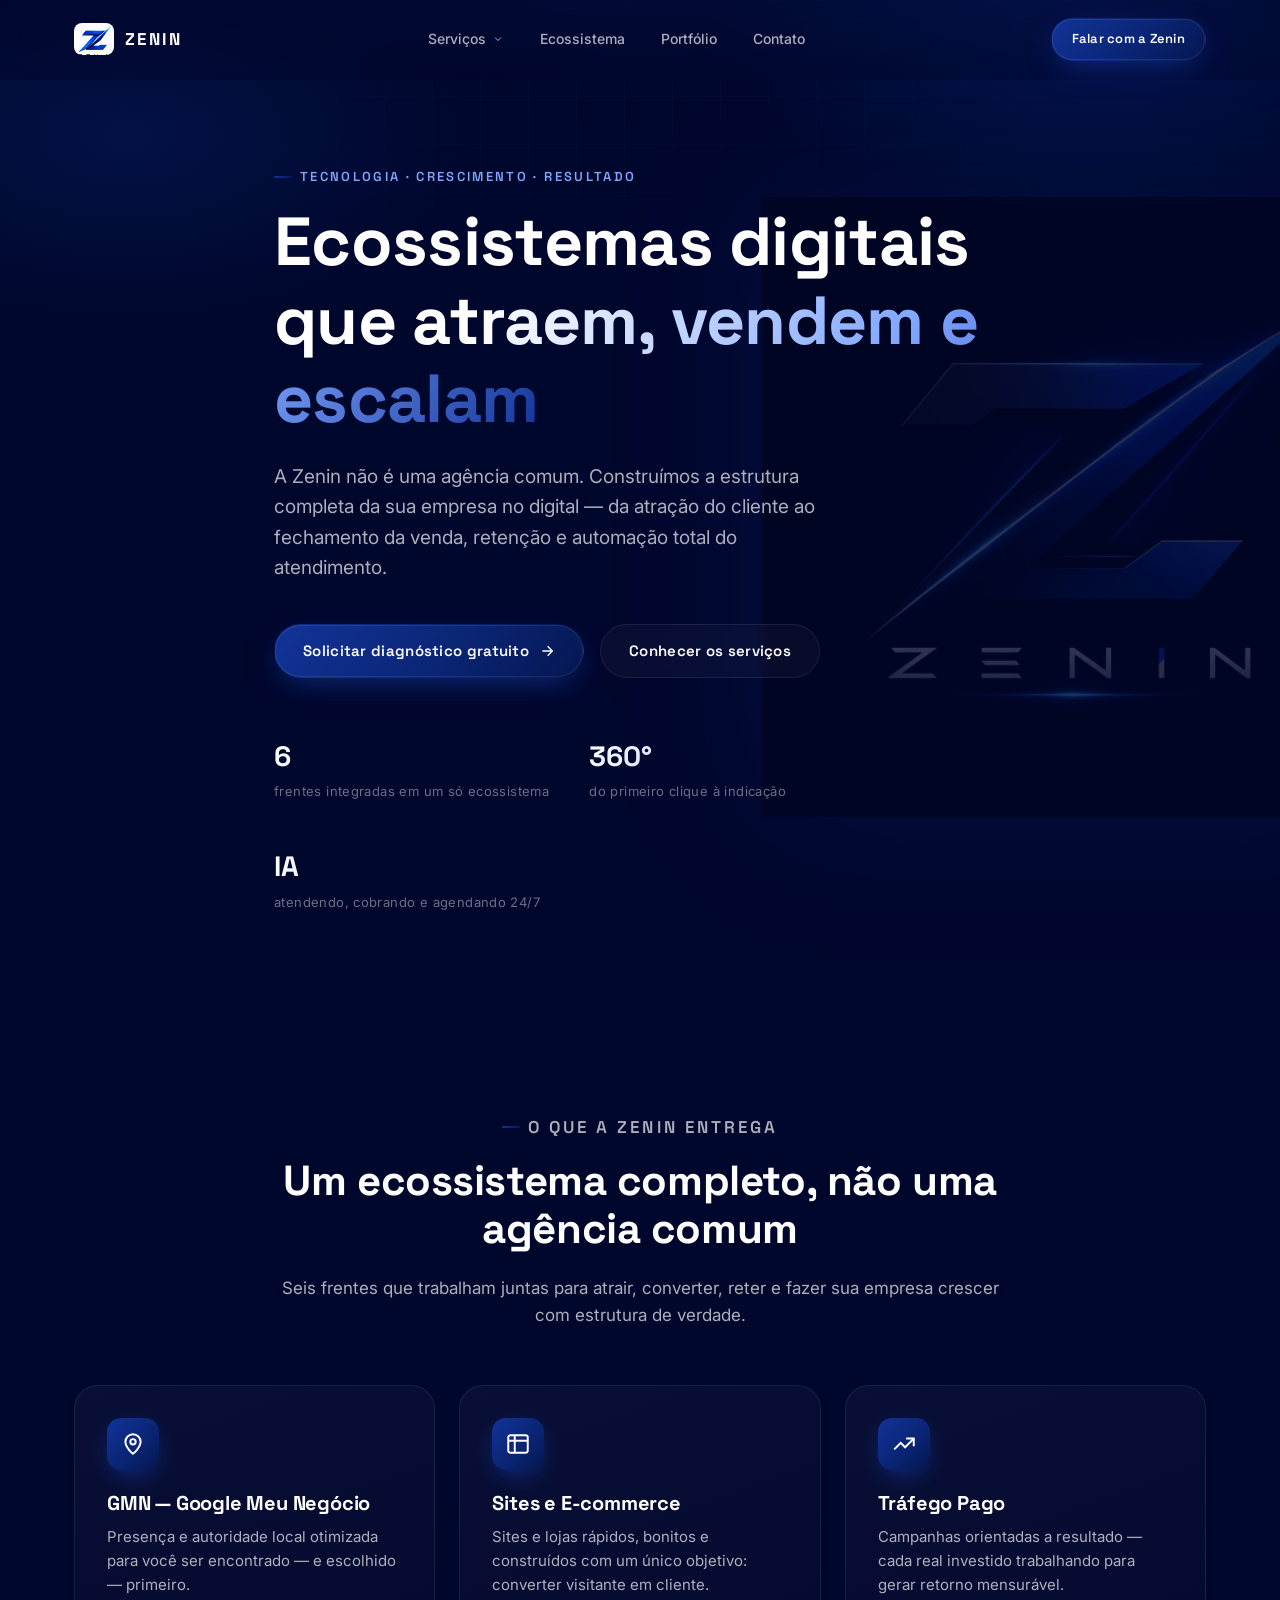
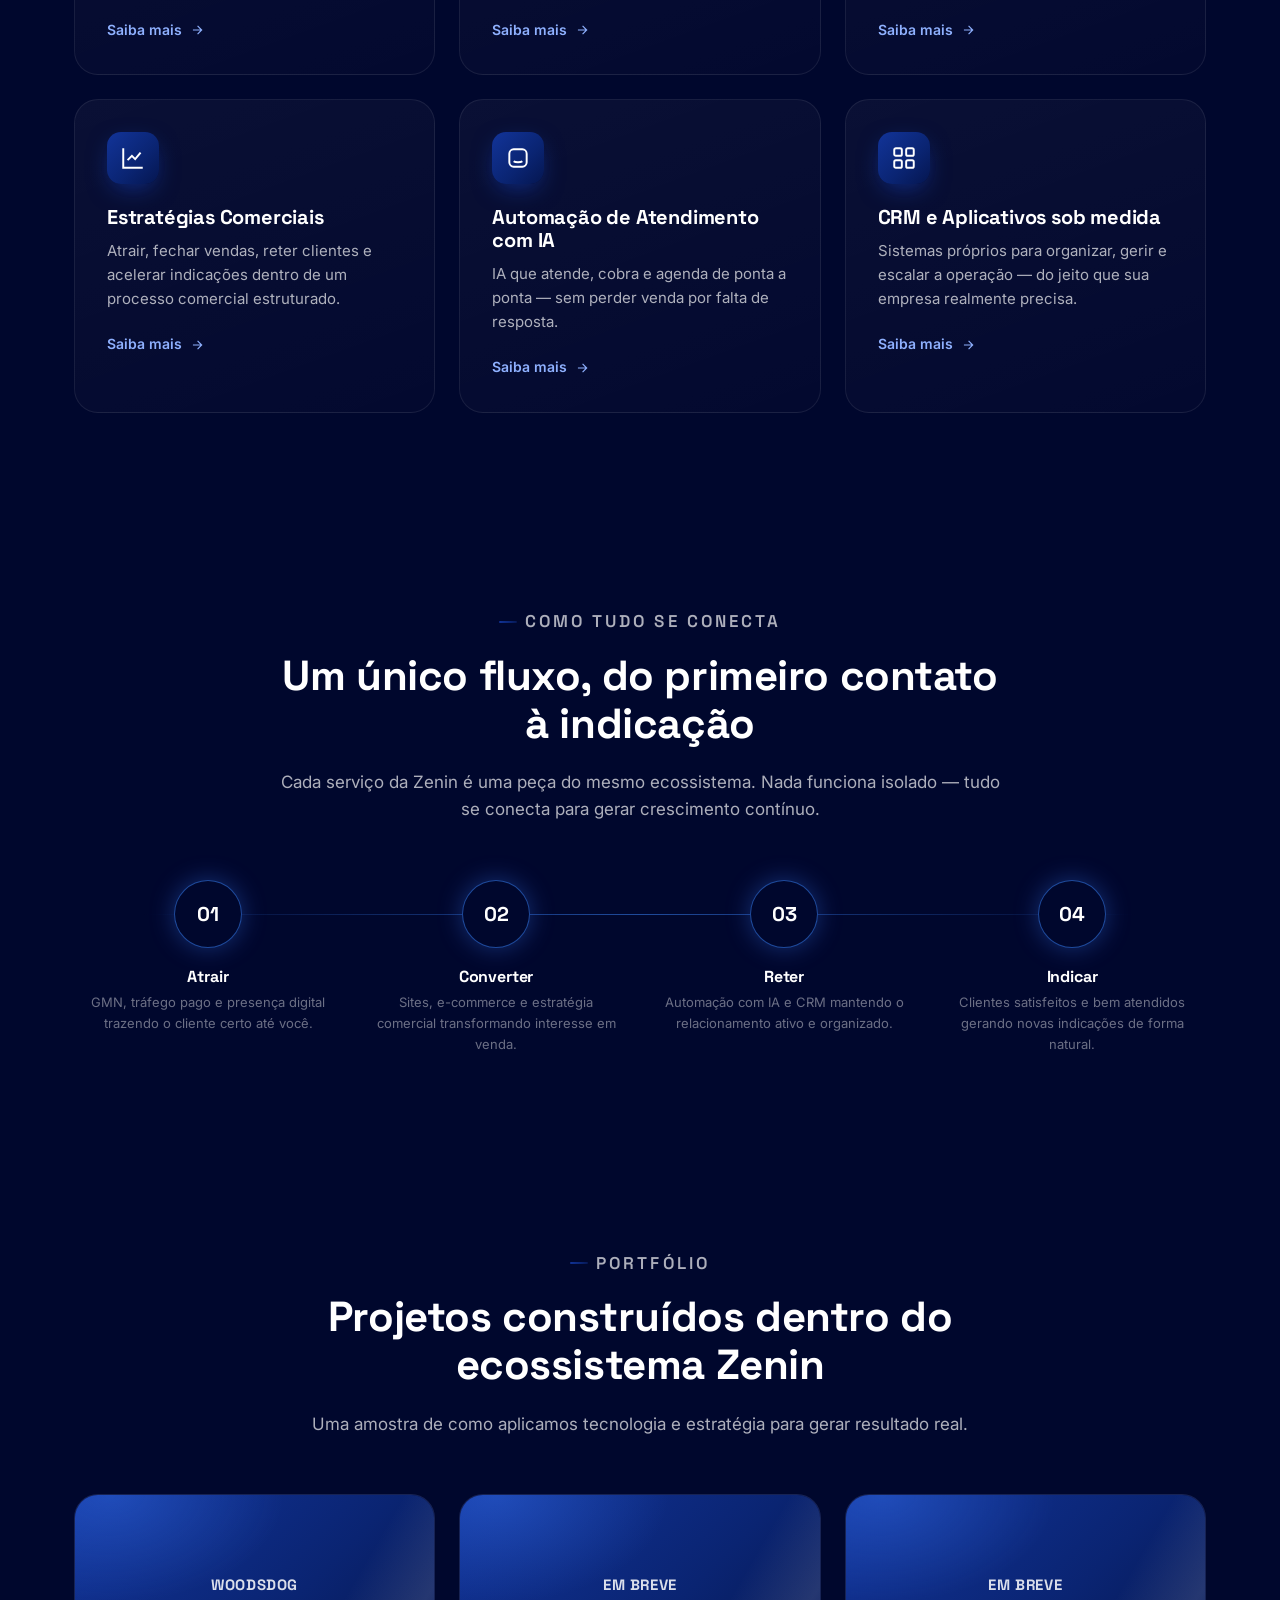
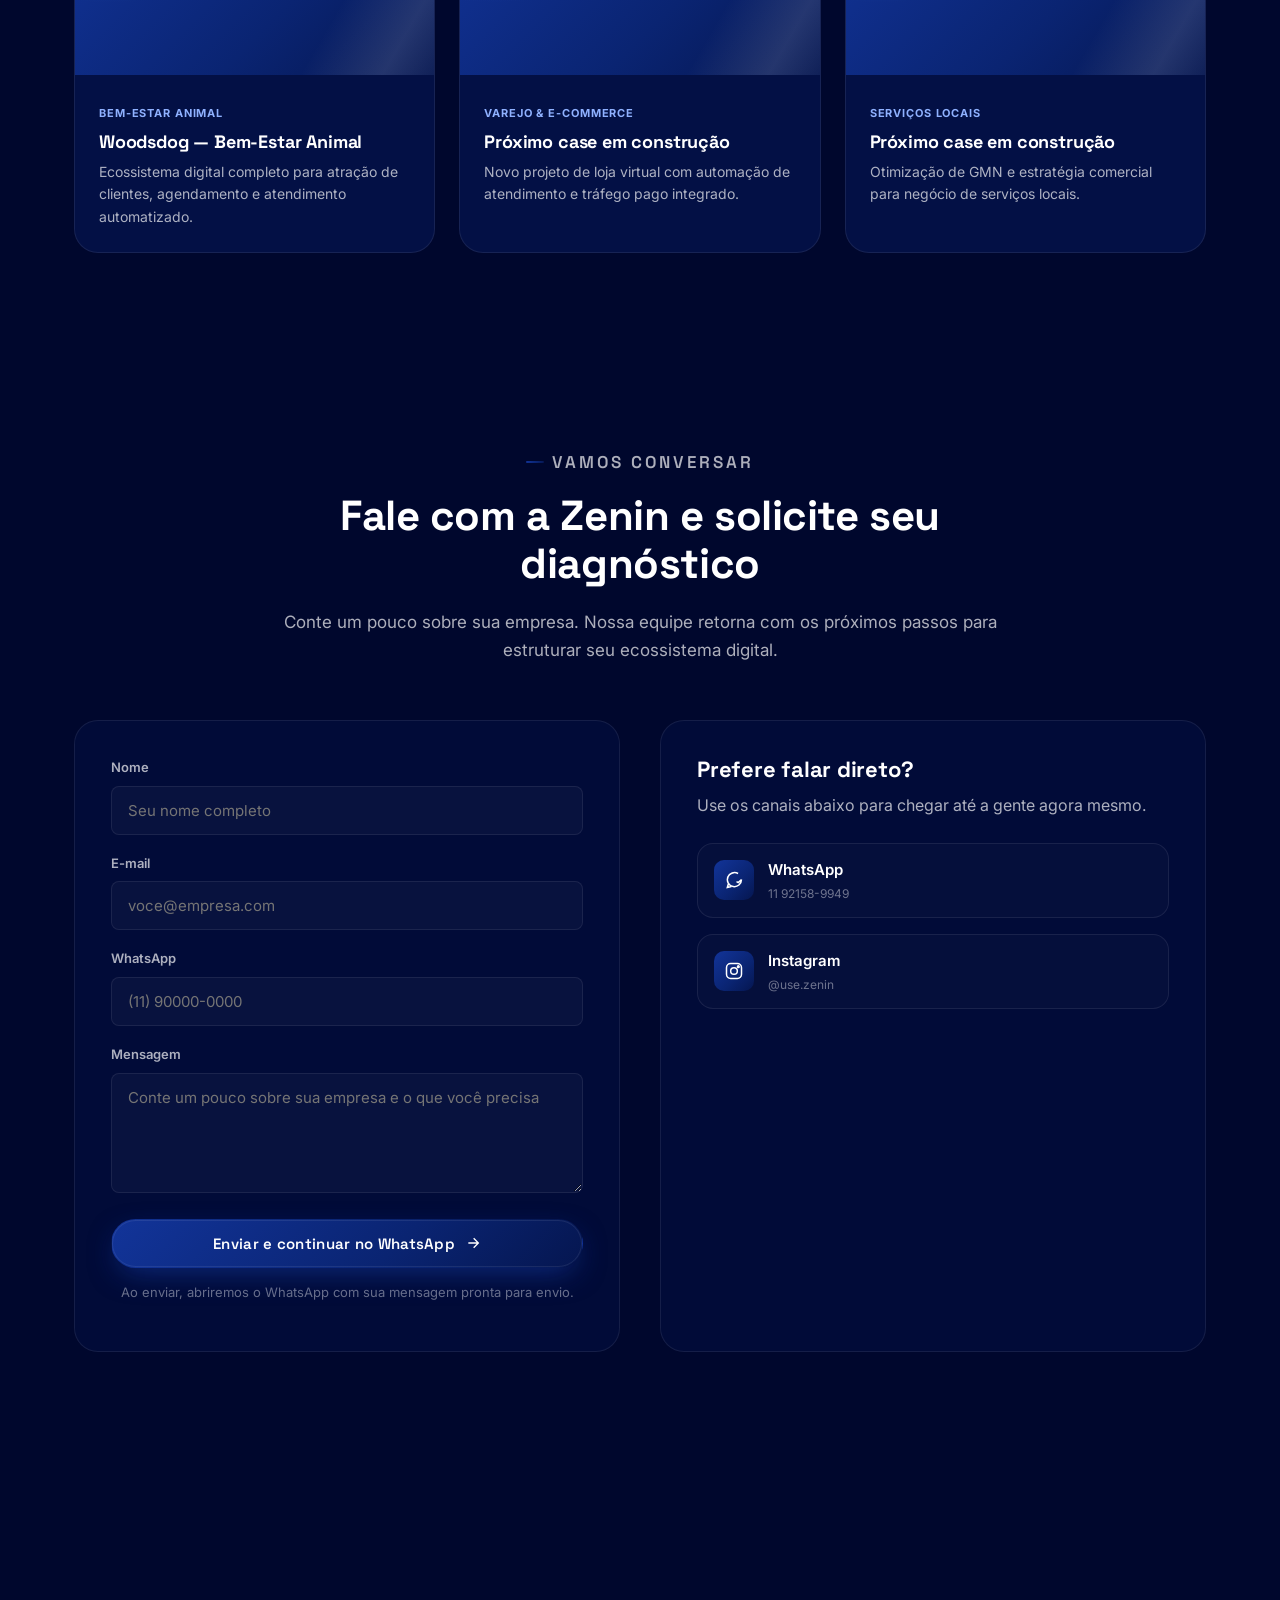
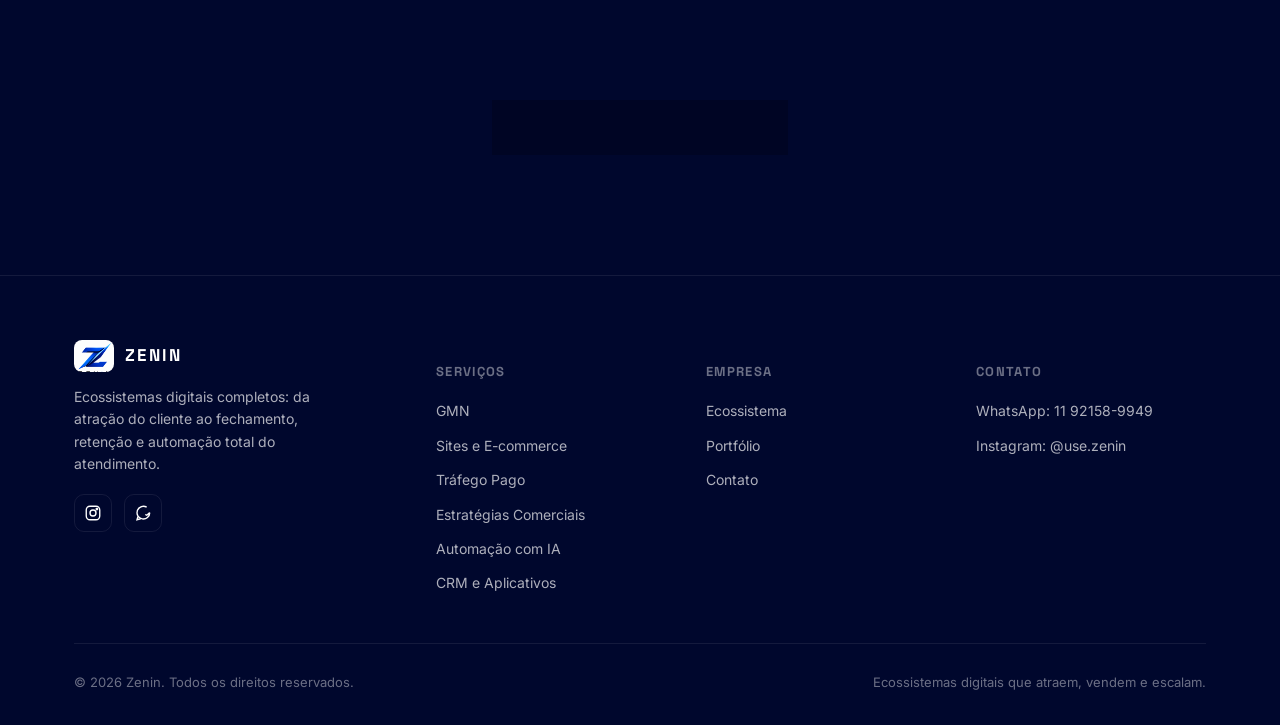
==== commit 4aa15069: "Usa versão da logo com fundo branco no header e footer" ====
--- a/index.html
+++ b/index.html
@@ -17,7 +17,7 @@
 <header class="header">
   <div class="container">
     <a href="index.html" class="brand">
-      <span class="brand-mark"><img src="assets/logo.png" alt="Zenin"></span><span class="brand-word">ZENIN</span>
+      <span class="brand-mark"><img src="assets/logo-light-bg.png" alt="Zenin"></span><span class="brand-word">ZENIN</span>
     </a>
 
     <nav class="nav">
@@ -312,7 +312,7 @@
     <div class="footer-top">
       <div class="footer-brand">
         <a href="index.html" class="brand">
-          <span class="brand-mark"><img src="assets/logo.png" alt="Zenin"></span><span class="brand-word">ZENIN</span>
+          <span class="brand-mark"><img src="assets/logo-light-bg.png" alt="Zenin"></span><span class="brand-word">ZENIN</span>
         </a>
         <p>Ecossistemas digitais completos: da atração do cliente ao fechamento, retenção e automação total do atendimento.</p>
         <div class="footer-social">
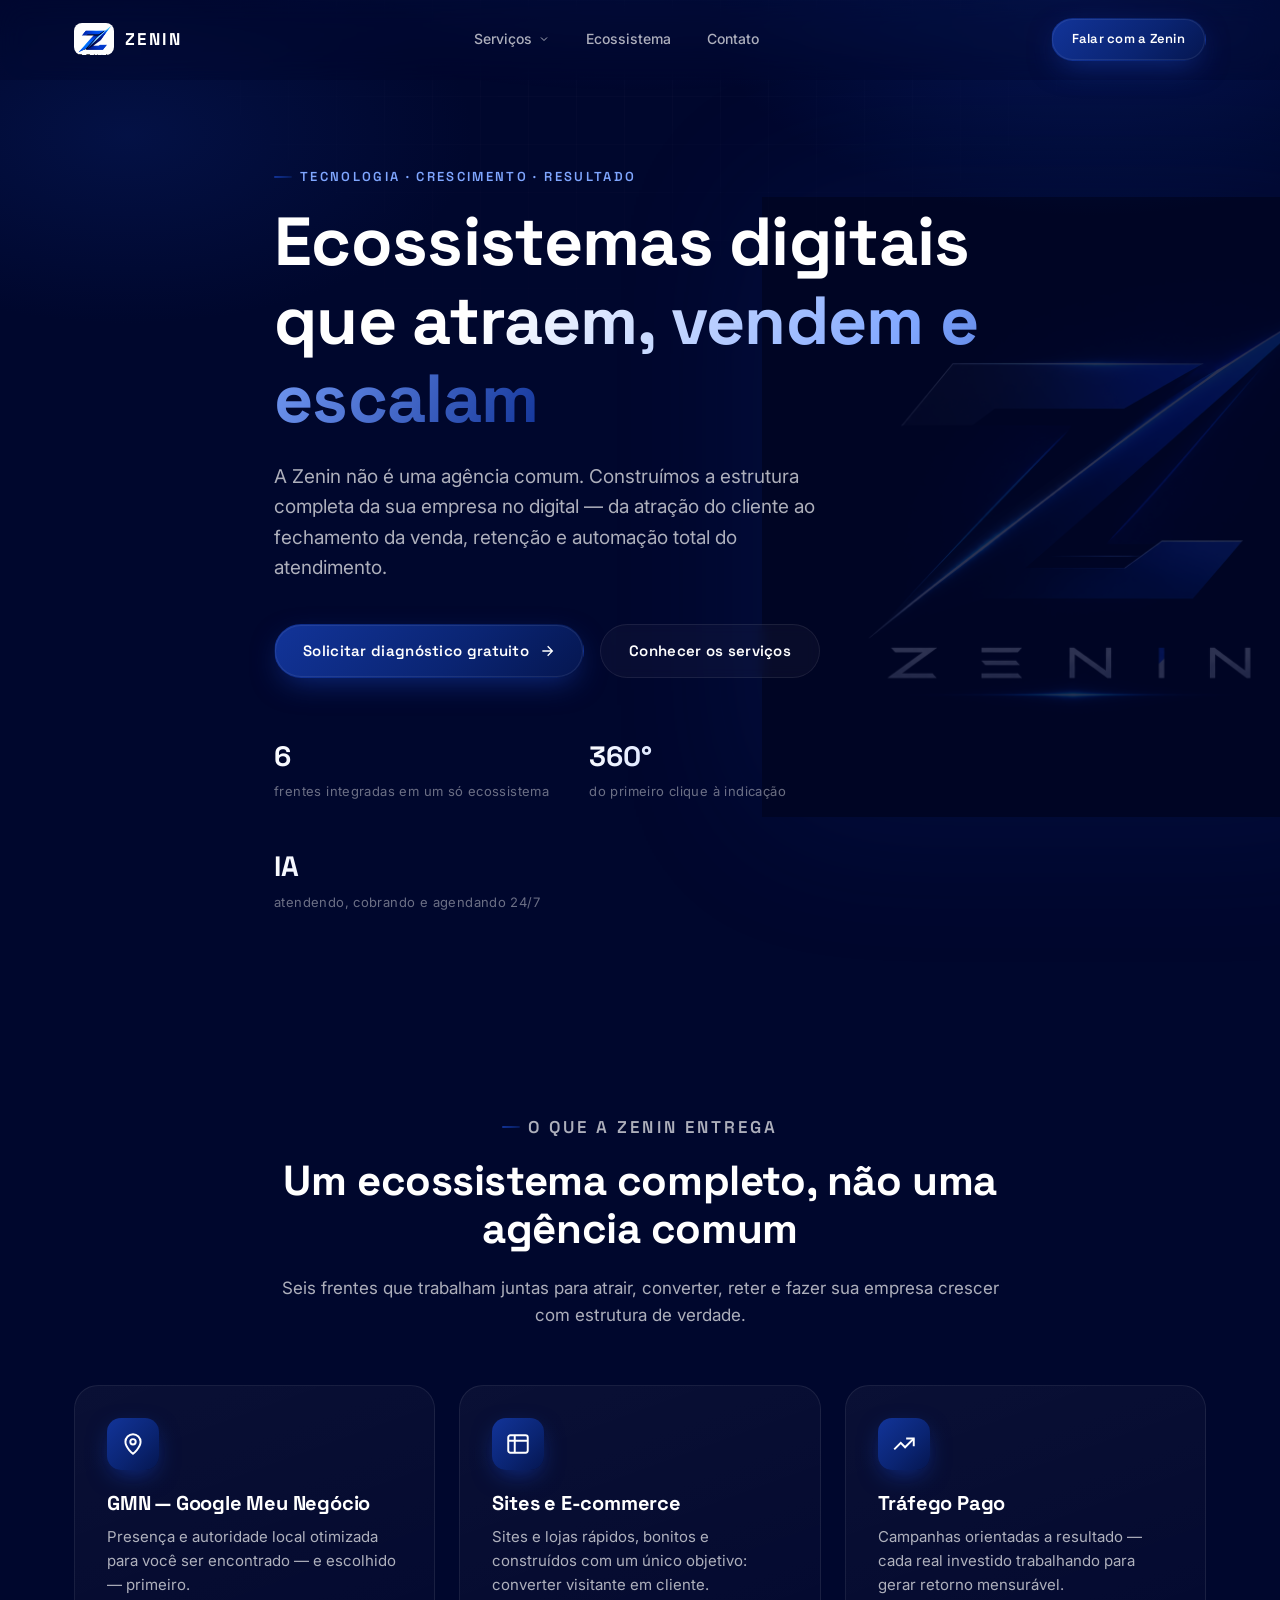
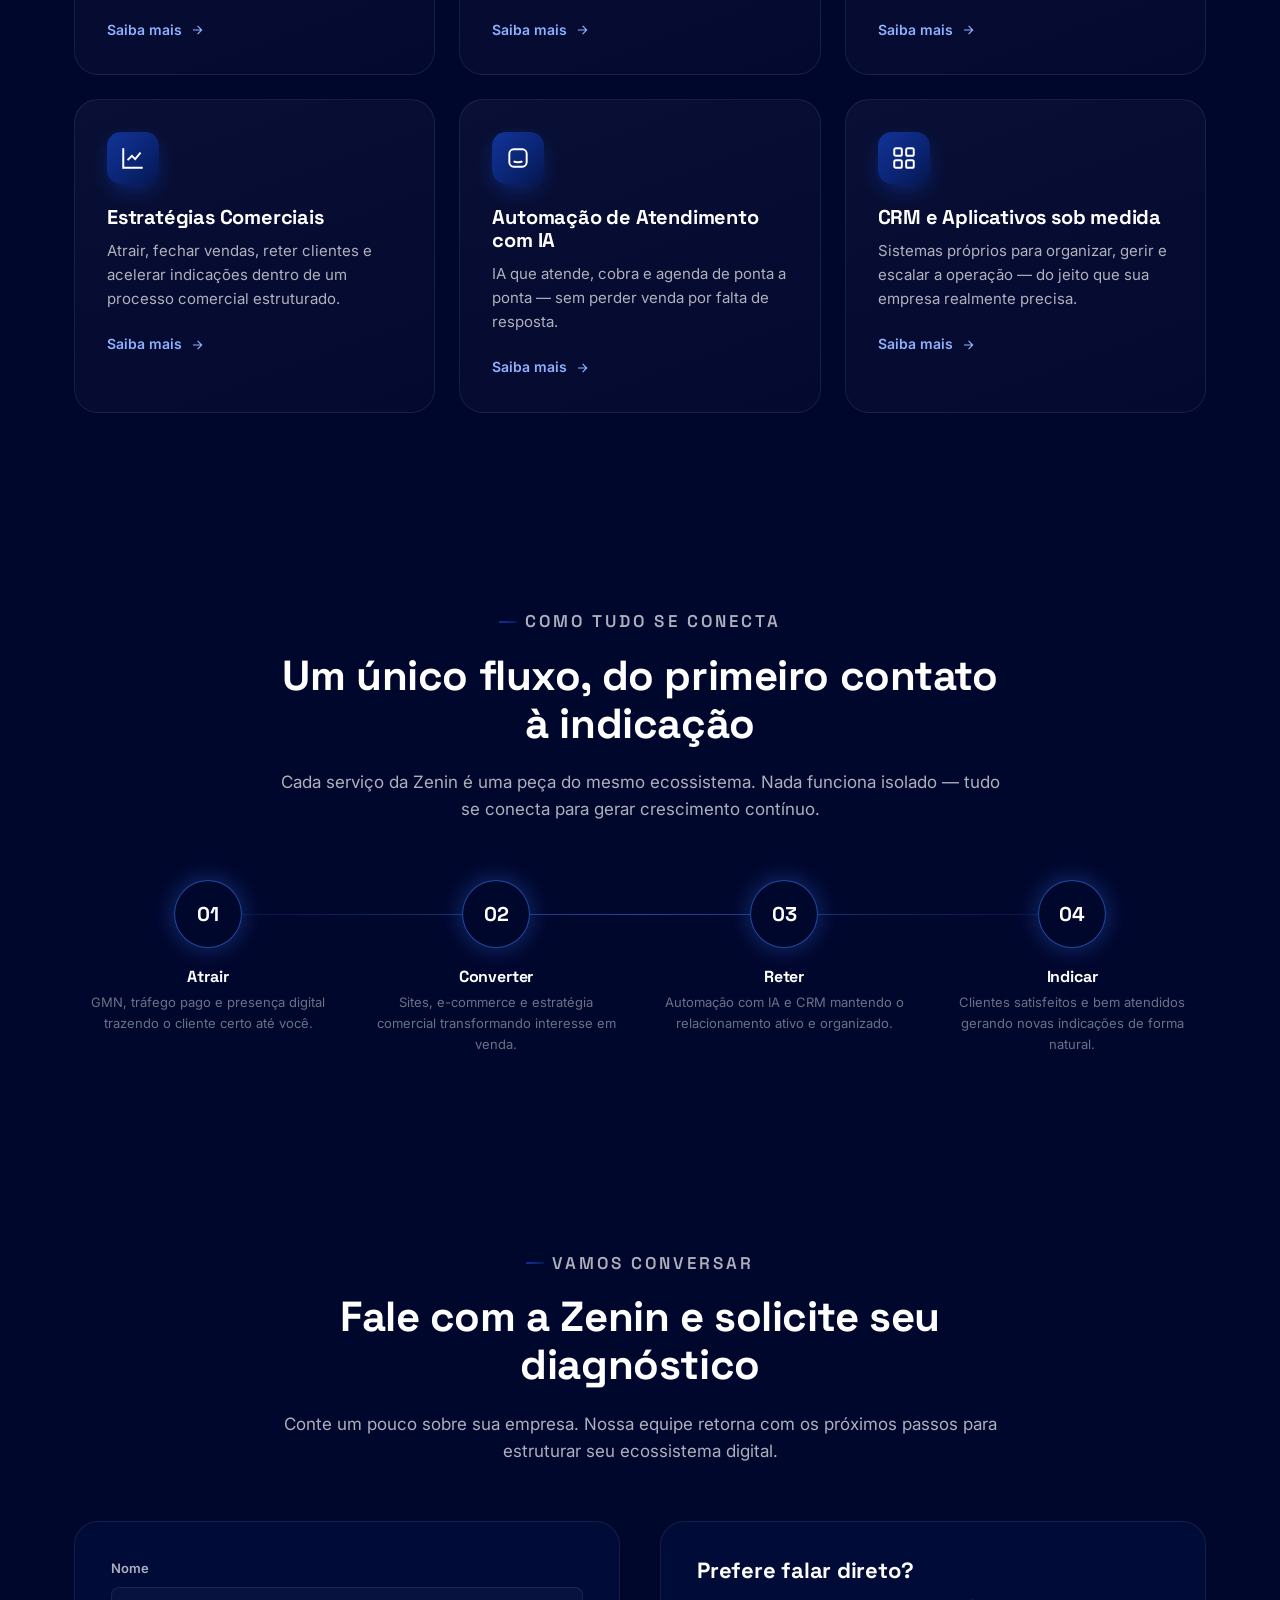
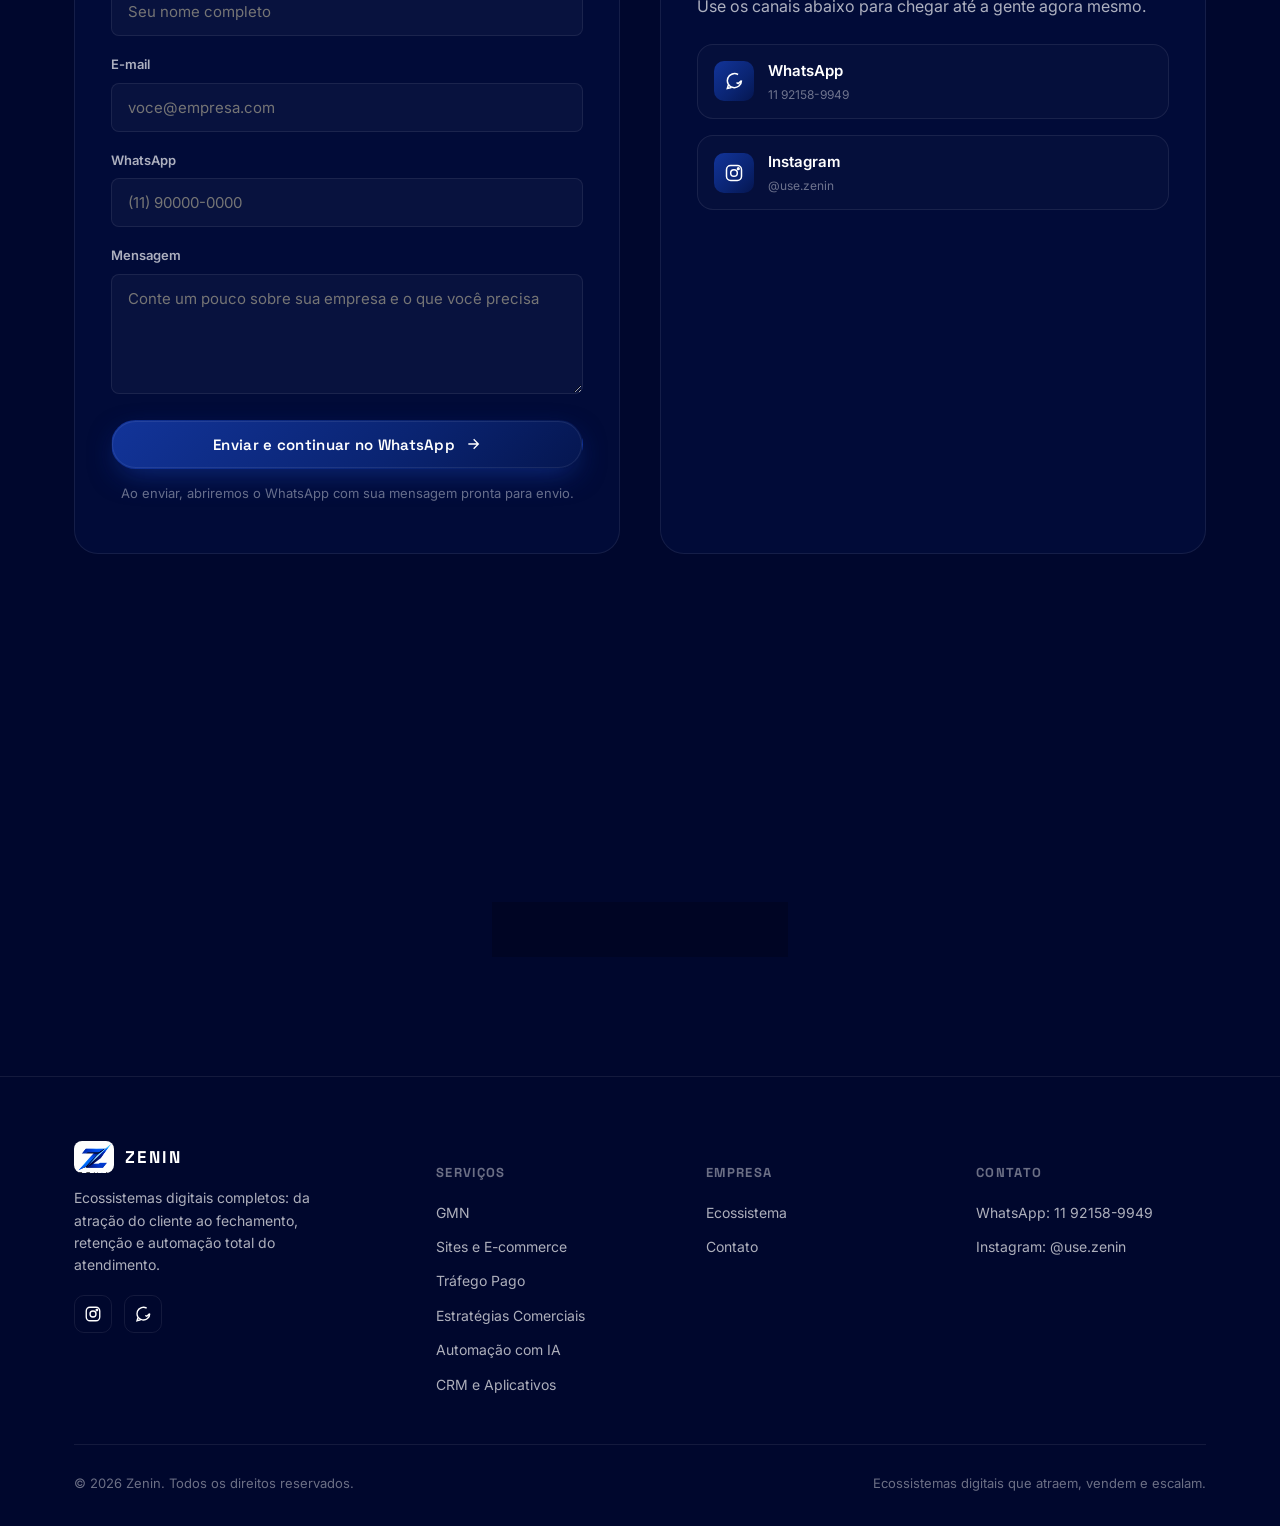
==== commit c9a84e1e: "Remove seção Portfólio da home (ainda sem cases para exibir)" ====
--- a/index.html
+++ b/index.html
@@ -35,7 +35,6 @@
         </div>
       </li>
       <a href="#ecossistema" class="nav-link">Ecossistema</a>
-      <a href="#portfolio" class="nav-link">Portfólio</a>
       <a href="#contato" class="nav-link">Contato</a>
     </nav>
 
@@ -189,46 +188,6 @@
         <div class="num">04</div>
         <h4>Indicar</h4>
         <p>Clientes satisfeitos e bem atendidos gerando novas indicações de forma natural.</p>
-      </div>
-    </div>
-  </div>
-</section>
-
-<!-- ===================== PORTFÓLIO ===================== -->
-<section class="section" id="portfolio">
-  <div class="container">
-    <div class="section-head center" data-reveal>
-      <p class="eyebrow">Portfólio</p>
-      <h2>Projetos construídos dentro do ecossistema Zenin</h2>
-      <p>Uma amostra de como aplicamos tecnologia e estratégia para gerar resultado real.</p>
-    </div>
-
-    <div class="grid grid--portfolio">
-      <div class="portfolio-card" data-reveal>
-        <div class="portfolio-thumb">WOODSDOG</div>
-        <div class="portfolio-body">
-          <span class="portfolio-tag">Bem-Estar Animal</span>
-          <h3>Woodsdog — Bem-Estar Animal</h3>
-          <p>Ecossistema digital completo para atração de clientes, agendamento e atendimento automatizado.</p>
-        </div>
-      </div>
-
-      <div class="portfolio-card" data-reveal>
-        <div class="portfolio-thumb">EM BREVE</div>
-        <div class="portfolio-body">
-          <span class="portfolio-tag">Varejo &amp; E-commerce</span>
-          <h3>Próximo case em construção</h3>
-          <p>Novo projeto de loja virtual com automação de atendimento e tráfego pago integrado.</p>
-        </div>
-      </div>
-
-      <div class="portfolio-card" data-reveal>
-        <div class="portfolio-thumb">EM BREVE</div>
-        <div class="portfolio-body">
-          <span class="portfolio-tag">Serviços Locais</span>
-          <h3>Próximo case em construção</h3>
-          <p>Otimização de GMN e estratégia comercial para negócio de serviços locais.</p>
-        </div>
       </div>
     </div>
   </div>
@@ -341,7 +300,6 @@
         <h5>Empresa</h5>
         <div class="footer-links">
           <a href="index.html#ecossistema">Ecossistema</a>
-          <a href="index.html#portfolio">Portfólio</a>
           <a href="index.html#contato">Contato</a>
         </div>
       </div>
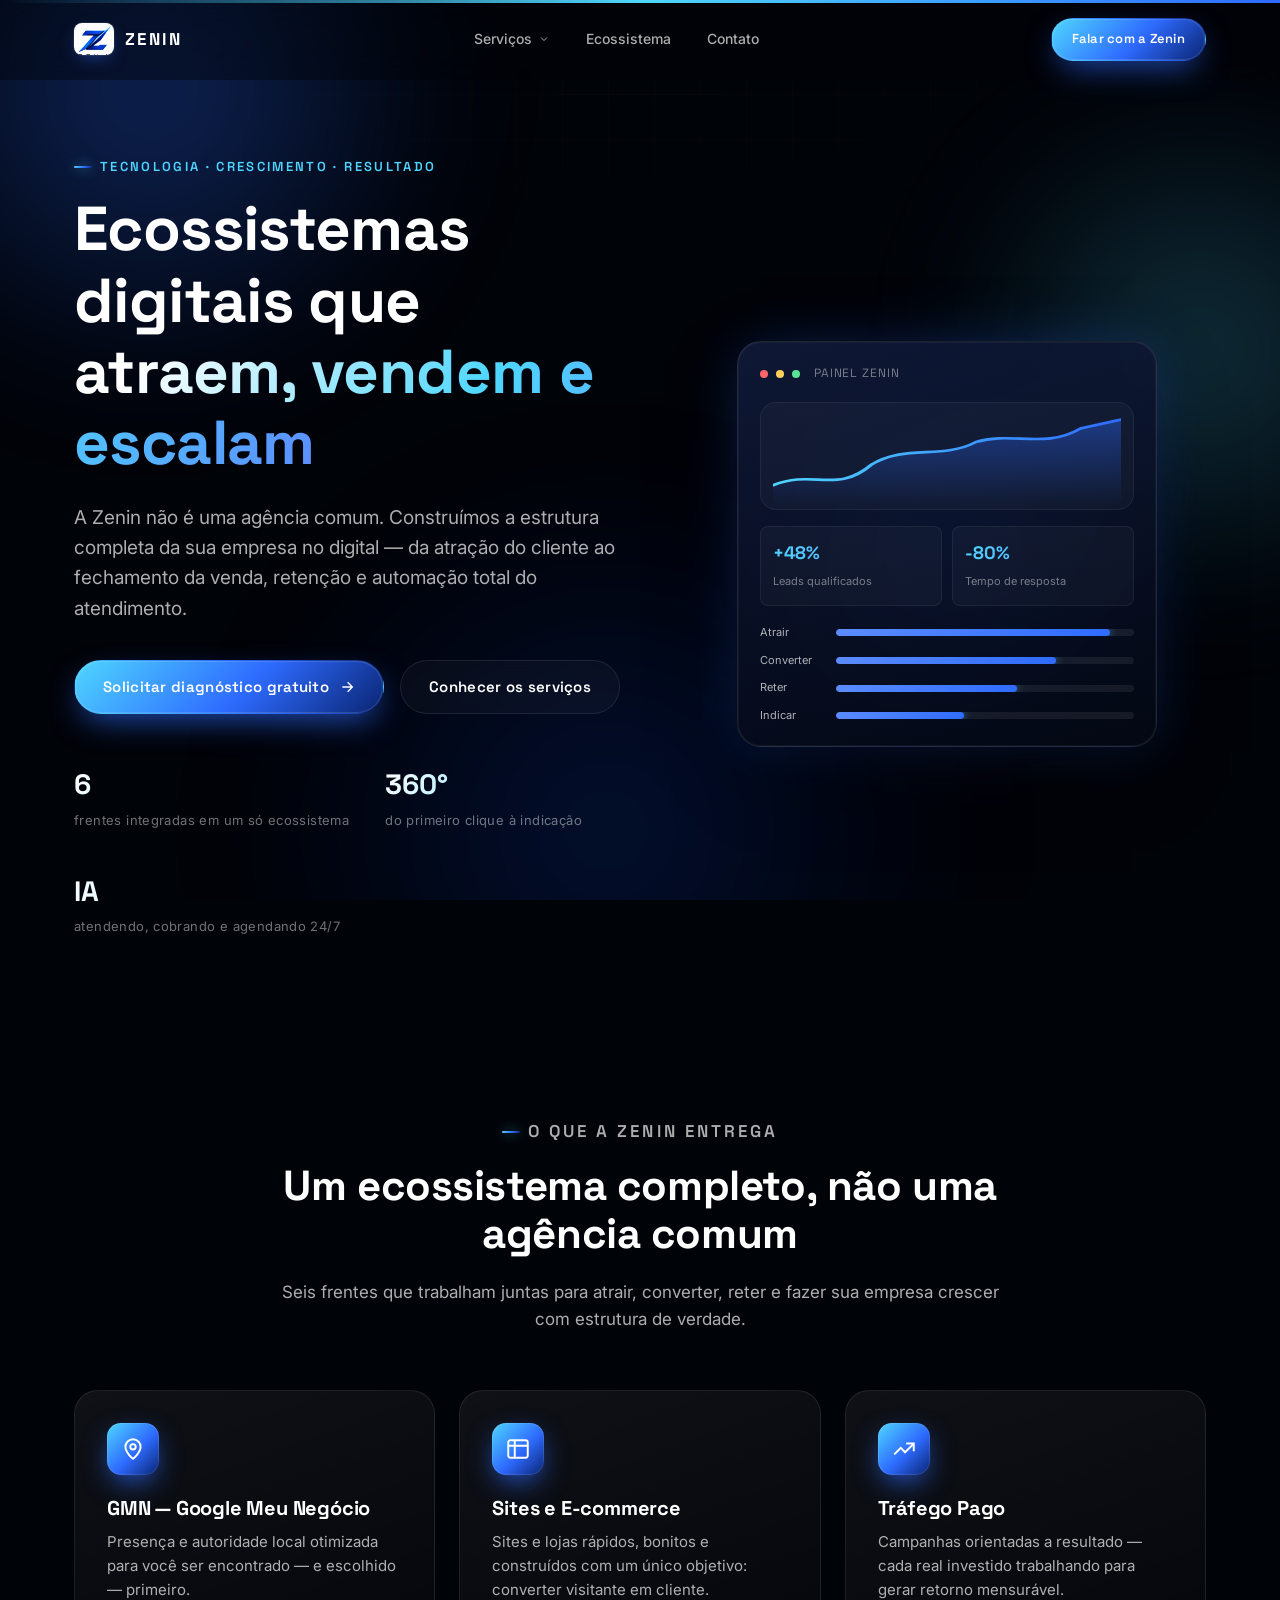
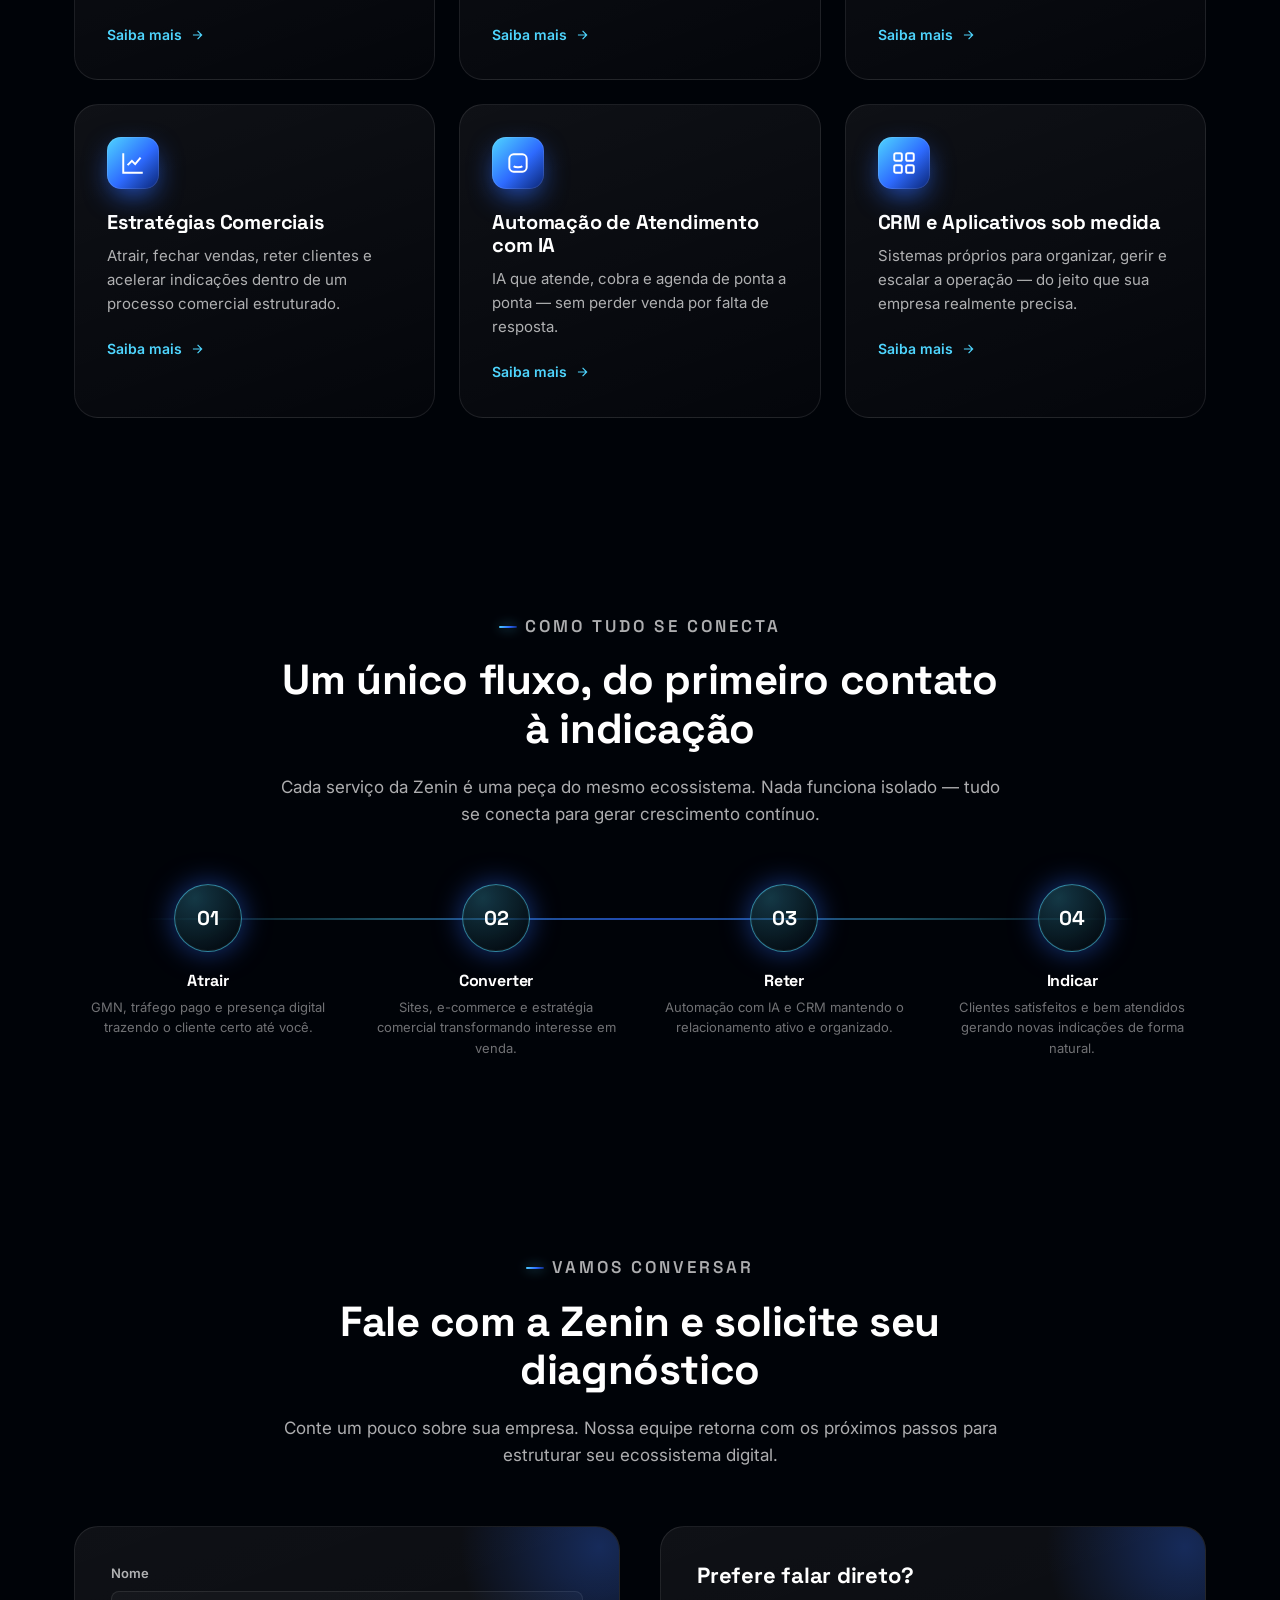
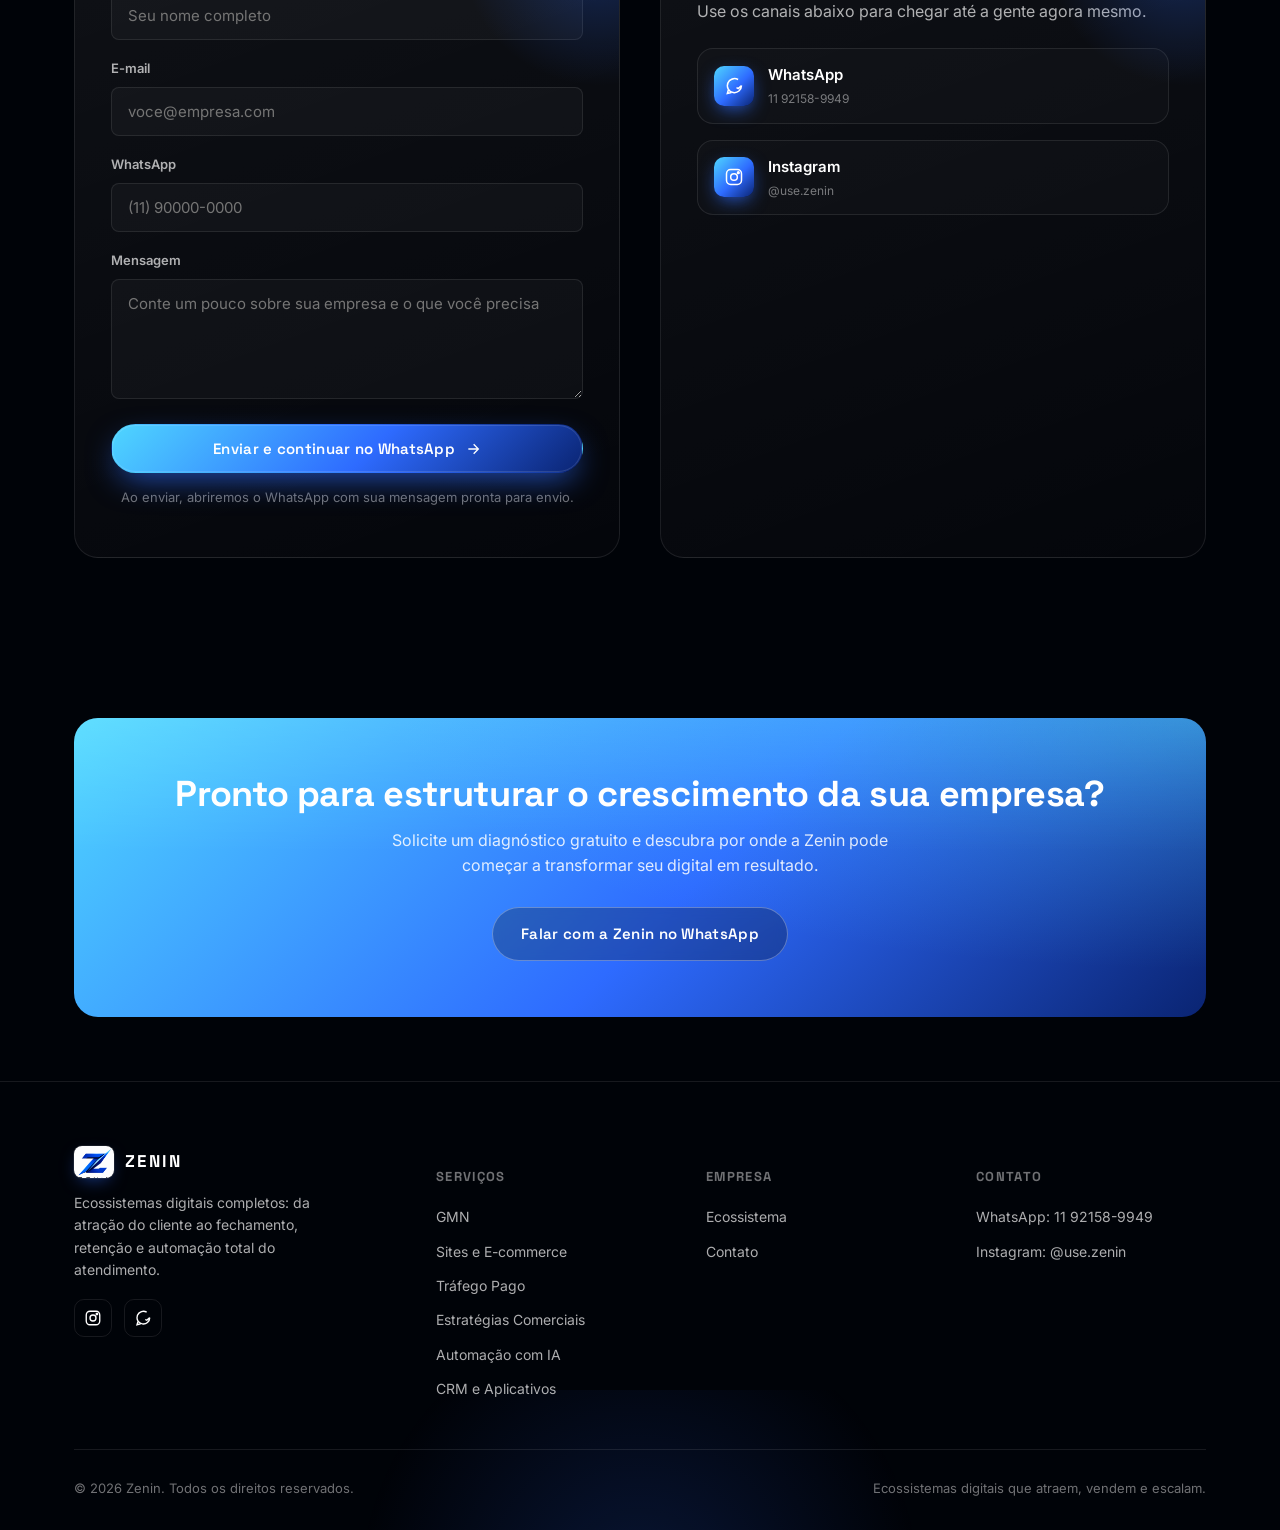
==== commit 2f1c98a5: "Redesenha identidade visual: mais moderna, viva e premium Substitui a paleta azul-marinho apagada po" ====
--- a/index.html
+++ b/index.html
@@ -13,6 +13,8 @@
 </head>
 <body>
 
+<div class="aurora" aria-hidden="true"><span></span><span></span><span></span></div>
+
 <!-- ===================== HEADER ===================== -->
 <header class="header">
   <div class="container">
@@ -39,7 +41,7 @@
     </nav>
 
     <div class="header-actions">
-      <a href="https://wa.me/5511921589949?text=Ol%C3%A1%20Zenin%2C%20quero%20saber%20mais%20sobre%20os%20servi%C3%A7os" target="_blank" rel="noopener" class="btn btn--primary btn--sm">Falar com a Zenin</a>
+      <a href="https://wa.me/5511921589949?text=Ol%C3%A1%20Zenin%2C%20quero%20saber%20mais%20sobre%20os%20servi%C3%A7os" target="_blank" rel="noopener" class="btn btn--primary btn--sm"><span class="cta-full">Falar com a Zenin</span><span class="cta-short">Falar</span></a>
       <button class="nav-toggle" aria-label="Abrir menu" aria-expanded="false">
         <span></span><span></span><span></span>
       </button>
@@ -49,30 +51,73 @@
 
 <!-- ===================== HERO ===================== -->
 <section class="hero">
-  <img src="assets/logo.png" alt="" class="hero-mark" aria-hidden="true">
-  <div class="container hero-content">
-    <p class="eyebrow" data-reveal="fade">Tecnologia · Crescimento · Resultado</p>
-    <h1 data-reveal="fade">Ecossistemas digitais que <span class="accent">atraem, vendem e escalam</span></h1>
-    <p class="lead" data-reveal="fade">A Zenin não é uma agência comum. Construímos a estrutura completa da sua empresa no digital — da atração do cliente ao fechamento da venda, retenção e automação total do atendimento.</p>
-    <div class="hero-actions" data-reveal="fade">
-      <a href="https://wa.me/5511921589949?text=Ol%C3%A1%20Zenin%2C%20quero%20solicitar%20um%20diagn%C3%B3stico" target="_blank" rel="noopener" class="btn btn--primary">
-        Solicitar diagnóstico gratuito
-        <svg viewBox="0 0 24 24" fill="none" stroke="currentColor" stroke-width="2"><path d="M5 12h14M13 5l7 7-7 7"/></svg>
-      </a>
-      <a href="#servicos" class="btn btn--ghost">Conhecer os serviços</a>
-    </div>
-    <div class="hero-stats" data-reveal="fade">
-      <div>
-        <strong>6</strong>
-        <span>frentes integradas em um só ecossistema</span>
-      </div>
-      <div>
-        <strong>360°</strong>
-        <span>do primeiro clique à indicação</span>
-      </div>
-      <div>
-        <strong>IA</strong>
-        <span>atendendo, cobrando e agendando 24/7</span>
+  <div class="container">
+    <div class="hero-content">
+      <p class="eyebrow" data-reveal="fade">Tecnologia · Crescimento · Resultado</p>
+      <h1 data-reveal="fade">Ecossistemas digitais que <span class="accent">atraem, vendem e escalam</span></h1>
+      <p class="lead" data-reveal="fade">A Zenin não é uma agência comum. Construímos a estrutura completa da sua empresa no digital — da atração do cliente ao fechamento da venda, retenção e automação total do atendimento.</p>
+      <div class="hero-actions" data-reveal="fade">
+        <a href="https://wa.me/5511921589949?text=Ol%C3%A1%20Zenin%2C%20quero%20solicitar%20um%20diagn%C3%B3stico" target="_blank" rel="noopener" class="btn btn--primary">
+          Solicitar diagnóstico gratuito
+          <svg viewBox="0 0 24 24" fill="none" stroke="currentColor" stroke-width="2"><path d="M5 12h14M13 5l7 7-7 7"/></svg>
+        </a>
+        <a href="#servicos" class="btn btn--ghost">Conhecer os serviços</a>
+      </div>
+      <div class="hero-stats" data-reveal="fade">
+        <div>
+          <strong data-count="6">0</strong>
+          <span>frentes integradas em um só ecossistema</span>
+        </div>
+        <div>
+          <strong data-count="360" data-suffix="°">0</strong>
+          <span>do primeiro clique à indicação</span>
+        </div>
+        <div>
+          <strong>IA</strong>
+          <span>atendendo, cobrando e agendando 24/7</span>
+        </div>
+      </div>
+    </div>
+
+    <div class="hero-visual" data-reveal="fade">
+      <div class="hv-glow" aria-hidden="true"></div>
+      <div class="hv-card">
+        <div class="hv-card-head">
+          <span class="hv-dot"></span><span class="hv-dot"></span><span class="hv-dot"></span>
+          <span class="hv-title">Painel Zenin</span>
+        </div>
+        <div class="hv-chart">
+          <svg viewBox="0 0 300 100" preserveAspectRatio="none" aria-hidden="true">
+            <defs>
+              <linearGradient id="hvLineGrad" x1="0" y1="0" x2="1" y2="0">
+                <stop offset="0%" stop-color="#4FD6FF"/>
+                <stop offset="100%" stop-color="#2E6BFF"/>
+              </linearGradient>
+              <linearGradient id="hvFillGrad" x1="0" y1="0" x2="0" y2="1">
+                <stop offset="0%" stop-color="#2E6BFF" stop-opacity="0.4"/>
+                <stop offset="100%" stop-color="#2E6BFF" stop-opacity="0"/>
+              </linearGradient>
+            </defs>
+            <path class="hv-area" d="M0,78 C35,60 55,88 85,55 C115,32 145,50 175,30 C205,18 235,38 265,15 L300,5 L300,100 L0,100 Z" fill="url(#hvFillGrad)"/>
+            <path class="hv-line" d="M0,78 C35,60 55,88 85,55 C115,32 145,50 175,30 C205,18 235,38 265,15 L300,5" fill="none" stroke="url(#hvLineGrad)" stroke-width="3" stroke-linecap="round"/>
+          </svg>
+        </div>
+        <div class="hv-stats">
+          <div class="hv-stat">
+            <span class="hv-num">+48%</span>
+            <span class="hv-label">Leads qualificados</span>
+          </div>
+          <div class="hv-stat">
+            <span class="hv-num">-80%</span>
+            <span class="hv-label">Tempo de resposta</span>
+          </div>
+        </div>
+        <div class="hv-funnel">
+          <div class="hv-funnel-row"><span>Atrair</span><div class="hv-bar"><i style="--w:92%"></i></div></div>
+          <div class="hv-funnel-row"><span>Converter</span><div class="hv-bar"><i style="--w:74%"></i></div></div>
+          <div class="hv-funnel-row"><span>Reter</span><div class="hv-bar"><i style="--w:61%"></i></div></div>
+          <div class="hv-funnel-row"><span>Indicar</span><div class="hv-bar"><i style="--w:43%"></i></div></div>
+        </div>
       </div>
     </div>
   </div>
--- a/css/style.css
+++ b/css/style.css
@@ -1,32 +1,37 @@
 /* =========================================================
-   ZENIN — Design System
+   ZENIN — Design System v2
    ========================================================= */
 
 :root{
-  /* Paleta oficial */
+  /* Paleta oficial (identidade da marca) */
   --rich-black: #00072D;
   --navy-dark: #051650;
   --blue-bangladesh: #0A2472;
   --blue-caribbean: #123499;
   --white: #FFFFFF;
 
-  /* Derivados */
-  --bg: var(--rich-black);
-  --bg-alt: #010a3a;
-  --surface: rgba(18, 52, 153, 0.10);
-  --surface-strong: rgba(10, 36, 114, 0.35);
-  --border-soft: rgba(255, 255, 255, 0.08);
-  --border-glow: rgba(56, 130, 246, 0.55);
+  /* Azul vivo — energia, brilho, "avanço" */
+  --accent-cyan: #4FD6FF;
+  --accent-vivid: #2E6BFF;
+  --accent-vivid-2: #5B8CFF;
+
+  /* Base / superfícies */
+  --true-black: #000308;
+  --bg: var(--true-black);
+  --surface: rgba(46, 107, 255, 0.08);
+  --surface-strong: rgba(10, 36, 114, 0.30);
+  --glass: linear-gradient(160deg, rgba(255,255,255,0.06), rgba(255,255,255,0.015));
+  --border-soft: rgba(255, 255, 255, 0.09);
+  --border-glow: rgba(79, 214, 255, 0.55);
   --text: var(--white);
   --text-muted: rgba(255, 255, 255, 0.68);
-  --text-faint: rgba(255, 255, 255, 0.42);
-  --accent: var(--blue-caribbean);
-  --accent-soft: rgba(18, 52, 153, 0.35);
-  --glow: #3b7cff;
-
-  --gradient-accent: linear-gradient(135deg, var(--blue-caribbean) 0%, var(--blue-bangladesh) 60%, var(--navy-dark) 100%);
-  --gradient-hero: radial-gradient(60% 60% at 50% 0%, rgba(18,52,153,0.45) 0%, rgba(0,7,45,0) 70%);
-  --gradient-metal: linear-gradient(180deg, rgba(255,255,255,0.18), rgba(255,255,255,0) 40%);
+  --text-faint: rgba(255, 255, 255, 0.44);
+  --accent: var(--accent-vivid);
+
+  --gradient-accent: linear-gradient(135deg, var(--accent-cyan) 0%, var(--accent-vivid) 55%, var(--blue-bangladesh) 100%);
+  --gradient-accent-2: linear-gradient(135deg, var(--accent-vivid-2) 0%, var(--accent-vivid) 100%);
+  --gradient-text: linear-gradient(120deg, #ffffff 10%, var(--accent-cyan) 55%, var(--accent-vivid-2) 100%);
+  --gradient-metal: linear-gradient(180deg, rgba(255,255,255,0.22), rgba(255,255,255,0) 45%);
 
   --font-heading: 'Space Grotesk', 'Inter', sans-serif;
   --font-body: 'Inter', sans-serif;
@@ -36,7 +41,7 @@
   --radius-md: 16px;
   --radius-lg: 24px;
 
-  --shadow-glow: 0 0 0 1px rgba(255,255,255,0.04), 0 20px 60px -20px rgba(18,52,153,0.55);
+  --shadow-glow: 0 0 0 1px rgba(255,255,255,0.05), 0 24px 70px -20px rgba(46,107,255,0.45);
   --transition: 0.35s cubic-bezier(.2,.7,.2,1);
 }
 
@@ -75,6 +80,7 @@
 }
 
 .eyebrow{
+  position: relative;
   display: inline-flex;
   align-items: center;
   gap: 8px;
@@ -83,7 +89,7 @@
   font-weight: 600;
   letter-spacing: 0.18em;
   text-transform: uppercase;
-  color: #7fa6ff;
+  color: var(--accent-cyan);
   margin-bottom: 16px;
 }
 .eyebrow::before{
@@ -92,6 +98,7 @@
   height: 2px;
   background: var(--gradient-accent);
   border-radius: 2px;
+  box-shadow: 0 0 12px rgba(79,214,255,0.7);
 }
 
 .section{
@@ -114,28 +121,87 @@
   font-size: 17px;
 }
 
-/* ---------- Background texture ---------- */
+/* ---------- Top accent line ---------- */
+html::before{
+  content: '';
+  position: fixed;
+  top: 0; left: 0; right: 0;
+  height: 3px;
+  background: linear-gradient(90deg, transparent, var(--accent-cyan), var(--accent-vivid), var(--accent-cyan), transparent);
+  background-size: 200% 100%;
+  z-index: 1200;
+  pointer-events: none;
+  animation: topline 6s linear infinite;
+}
+@keyframes topline{
+  0%{ background-position: 0% 0; }
+  100%{ background-position: 200% 0; }
+}
+
+/* ---------- Background atmosphere ---------- */
 body::before{
   content: '';
   position: fixed;
   inset: 0;
-  z-index: -2;
-  background:
-    radial-gradient(50% 40% at 85% 0%, rgba(18,52,153,0.35), transparent 60%),
-    radial-gradient(45% 35% at 10% 15%, rgba(10,36,114,0.35), transparent 60%),
-    var(--rich-black);
+  z-index: -3;
+  background: var(--true-black);
 }
 body::after{
   content: '';
+  position: fixed;
+  inset: -10%;
+  z-index: -2;
+  pointer-events: none;
+  background-image:
+    linear-gradient(rgba(255,255,255,0.028) 1px, transparent 1px),
+    linear-gradient(90deg, rgba(255,255,255,0.028) 1px, transparent 1px);
+  background-size: 46px 46px;
+  mask-image: radial-gradient(65% 55% at 50% 0%, rgba(0,0,0,0.85), transparent 78%);
+}
+
+.aurora{
   position: fixed;
   inset: 0;
   z-index: -1;
   pointer-events: none;
-  background-image:
-    linear-gradient(rgba(255,255,255,0.025) 1px, transparent 1px),
-    linear-gradient(90deg, rgba(255,255,255,0.025) 1px, transparent 1px);
-  background-size: 48px 48px;
-  mask-image: radial-gradient(60% 50% at 50% 0%, rgba(0,0,0,0.9), transparent 80%);
+  overflow: hidden;
+}
+.aurora span{
+  position: absolute;
+  border-radius: 50%;
+  filter: blur(70px);
+  opacity: 0.55;
+  will-change: transform;
+}
+.aurora span:nth-child(1){
+  width: 620px; height: 620px;
+  top: -220px; left: -160px;
+  background: radial-gradient(circle, rgba(46,107,255,0.65), transparent 70%);
+  animation: driftA 22s ease-in-out infinite;
+}
+.aurora span:nth-child(2){
+  width: 520px; height: 520px;
+  top: 10%; right: -180px;
+  background: radial-gradient(circle, rgba(79,214,255,0.45), transparent 70%);
+  animation: driftB 26s ease-in-out infinite;
+}
+.aurora span:nth-child(3){
+  width: 700px; height: 700px;
+  bottom: -280px; left: 20%;
+  background: radial-gradient(circle, rgba(10,36,114,0.75), transparent 70%);
+  animation: driftC 30s ease-in-out infinite;
+}
+@keyframes driftA{
+  0%, 100%{ transform: translate(0,0) scale(1); }
+  50%{ transform: translate(60px, 40px) scale(1.12); }
+}
+@keyframes driftB{
+  0%, 100%{ transform: translate(0,0) scale(1); }
+  50%{ transform: translate(-50px, 60px) scale(1.08); }
+}
+@keyframes driftC{
+  0%, 100%{ transform: translate(0,0) scale(1); }
+  50%{ transform: translate(40px, -50px) scale(1.1); }
 }
 
 /* ---------- Buttons ---------- */
@@ -158,11 +224,11 @@
 .btn--primary{
   background: var(--gradient-accent);
   color: var(--white);
-  box-shadow: 0 0 0 1px rgba(255,255,255,0.08) inset, 0 10px 30px -8px rgba(18,52,153,0.8);
+  box-shadow: 0 0 0 1px rgba(255,255,255,0.12) inset, 0 12px 32px -8px rgba(46,107,255,0.75), 0 0 0px rgba(79,214,255,0);
 }
 .btn--primary:hover{
   transform: translateY(-2px);
-  box-shadow: 0 0 0 1px rgba(255,255,255,0.14) inset, 0 0 32px rgba(59,124,255,0.55), 0 16px 36px -10px rgba(18,52,153,0.9);
+  box-shadow: 0 0 0 1px rgba(255,255,255,0.18) inset, 0 0 40px rgba(79,214,255,0.6), 0 18px 40px -10px rgba(46,107,255,0.9);
 }
 .btn--ghost{
   background: rgba(255,255,255,0.03);
@@ -172,7 +238,7 @@
 }
 .btn--ghost:hover{
   border-color: var(--border-glow);
-  box-shadow: 0 0 24px rgba(59,124,255,0.25);
+  box-shadow: 0 0 28px rgba(79,214,255,0.3);
   transform: translateY(-2px);
 }
 .btn--sm{ padding: 10px 20px; font-size: 13px; }
@@ -185,21 +251,22 @@
   top: 0; left: 0; right: 0;
   z-index: 1000;
   padding: 18px 0;
-  background: rgba(0, 7, 45, 0.35);
+  background: rgba(0, 3, 8, 0.4);
   border-bottom: 1px solid transparent;
-  backdrop-filter: blur(14px);
+  backdrop-filter: blur(16px);
   transition: background var(--transition), border-color var(--transition), padding var(--transition);
 }
 .header.is-scrolled{
   padding: 12px 0;
-  background: rgba(0, 7, 45, 0.82);
+  background: rgba(0, 3, 8, 0.86);
   border-bottom-color: var(--border-soft);
 }
 .header .container{
   display: flex;
   align-items: center;
   justify-content: space-between;
-  gap: 24px;
+  gap: 12px;
+  flex-wrap: nowrap;
 }
 .brand{
   display: flex;
@@ -218,6 +285,7 @@
   overflow: hidden;
   border-radius: 8px;
   flex-shrink: 0;
+  box-shadow: 0 0 0 1px rgba(255,255,255,0.08), 0 6px 18px -6px rgba(46,107,255,0.6);
 }
 .brand-mark img{
   display: block;
@@ -247,7 +315,7 @@
 }
 .nav-link:hover, .nav-link.is-active{
   color: var(--white);
-  background: rgba(255,255,255,0.06);
+  background: rgba(255,255,255,0.07);
 }
 
 .has-dropdown{ position: relative; }
@@ -260,7 +328,7 @@
   top: calc(100% + 10px);
   left: 0;
   min-width: 300px;
-  background: rgba(5, 11, 48, 0.98);
+  background: rgba(3, 8, 20, 0.98);
   border: 1px solid var(--border-soft);
   border-radius: var(--radius-md);
   padding: 10px;
@@ -292,13 +360,15 @@
   font-weight: 400;
   color: var(--text-faint);
 }
-.dropdown a:hover{ background: rgba(18,52,153,0.28); }
+.dropdown a:hover{ background: rgba(46,107,255,0.25); }
 
 .header-actions{
   display: flex;
   align-items: center;
-  gap: 14px;
-}
+  gap: 10px;
+  flex-shrink: 0;
+}
+.cta-short{ display: none; }
 
 .nav-toggle{
   display: none;
@@ -310,6 +380,7 @@
   border-radius: 10px;
   border: 1px solid var(--border-soft);
   background: rgba(255,255,255,0.03);
+  flex-shrink: 0;
 }
 .nav-toggle span{
   display: block;
@@ -329,33 +400,24 @@
   min-height: 100vh;
   display: flex;
   align-items: center;
-  padding: 160px 0 100px;
+  padding: 150px 0 80px;
   overflow: hidden;
 }
-.hero::before{
-  content: '';
-  position: absolute;
-  inset: -20% -10% auto;
-  height: 700px;
-  background: var(--gradient-hero);
-  pointer-events: none;
-  animation: heroGlow 10s ease-in-out infinite alternate;
-}
-@keyframes heroGlow{
-  from{ opacity: 0.7; transform: translateY(0) scale(1); }
-  to{ opacity: 1; transform: translateY(20px) scale(1.05); }
-}
-.hero-content{
+.hero .container{
+  display: grid;
+  grid-template-columns: 1fr;
+  gap: 56px;
+  align-items: center;
   position: relative;
   z-index: 2;
-  max-width: 780px;
-}
+}
+.hero-content{ max-width: 640px; }
 .hero h1{
-  font-size: clamp(36px, 6vw, 68px);
+  font-size: clamp(34px, 5.6vw, 62px);
   margin-bottom: 24px;
 }
 .hero h1 .accent{
-  background: linear-gradient(120deg, #ffffff 10%, #7fa6ff 60%, var(--blue-caribbean) 100%);
+  background: var(--gradient-text);
   -webkit-background-clip: text;
   background-clip: text;
   color: transparent;
@@ -364,24 +426,24 @@
   font-size: clamp(16px, 2vw, 19px);
   color: var(--text-muted);
   max-width: 560px;
-  margin-bottom: 40px;
+  margin-bottom: 36px;
 }
 .hero-actions{
   display: flex;
   flex-wrap: wrap;
   gap: 16px;
-  margin-bottom: 56px;
+  margin-bottom: 48px;
 }
 .hero-stats{
   display: flex;
   flex-wrap: wrap;
-  gap: 40px;
+  gap: 36px;
 }
 .hero-stats div strong{
   display: block;
   font-family: var(--font-heading);
   font-size: 28px;
-  background: linear-gradient(120deg, #ffffff, #9db8ff);
+  background: linear-gradient(120deg, #ffffff, var(--accent-cyan));
   -webkit-background-clip: text;
   background-clip: text;
   color: transparent;
@@ -392,30 +454,152 @@
   letter-spacing: 0.03em;
 }
 
-.hero-mark{
+/* ---------- Hero visual (painel/mockup) ---------- */
+.hero-visual{
+  position: relative;
+  display: flex;
+  justify-content: center;
+  z-index: 2;
+}
+.hv-glow{
   position: absolute;
-  right: -8%;
-  top: 50%;
-  transform: translateY(-50%);
-  width: 620px;
-  opacity: 0.18;
-  filter: drop-shadow(0 0 80px rgba(18,52,153,0.9));
-  z-index: 1;
-  pointer-events: none;
-  animation: markFloat 8s ease-in-out infinite;
-}
-@keyframes markFloat{
-  0%, 100%{ transform: translateY(-50%) rotate(0deg); }
-  50%{ transform: translateY(-54%) rotate(2deg); }
-}
+  width: 420px;
+  height: 420px;
+  border-radius: 50%;
+  background: radial-gradient(circle, rgba(46,107,255,0.45), transparent 70%);
+  filter: blur(20px);
+  z-index: -1;
+  animation: hvGlowPulse 6s ease-in-out infinite;
+}
+@keyframes hvGlowPulse{
+  0%, 100%{ opacity: 0.55; transform: scale(1); }
+  50%{ opacity: 0.85; transform: scale(1.08); }
+}
+.hv-card{
+  position: relative;
+  width: 100%;
+  max-width: 400px;
+  background: linear-gradient(165deg, rgba(16,26,58,0.9), rgba(3,8,20,0.92));
+  border: 1px solid rgba(255,255,255,0.1);
+  border-radius: var(--radius-lg);
+  padding: 22px;
+  backdrop-filter: blur(18px);
+  box-shadow: 0 30px 80px -24px rgba(0,0,0,0.7), 0 0 0 1px rgba(255,255,255,0.04) inset, 0 0 60px -10px rgba(46,107,255,0.35);
+  animation: hvFloat 7s ease-in-out infinite;
+}
+@keyframes hvFloat{
+  0%, 100%{ transform: translateY(0); }
+  50%{ transform: translateY(-10px); }
+}
+.hv-card-head{
+  display: flex;
+  align-items: center;
+  gap: 8px;
+  margin-bottom: 18px;
+}
+.hv-dot{ width: 8px; height: 8px; border-radius: 50%; background: rgba(255,255,255,0.18); }
+.hv-dot:nth-child(1){ background: #ff6767; }
+.hv-dot:nth-child(2){ background: #ffcf5c; }
+.hv-dot:nth-child(3){ background: #59e394; }
+.hv-title{
+  margin-left: 6px;
+  font-family: var(--font-heading);
+  font-size: 12px;
+  letter-spacing: 0.08em;
+  text-transform: uppercase;
+  color: var(--text-faint);
+}
+.hv-chart{
+  border-radius: var(--radius-md);
+  background: rgba(255,255,255,0.03);
+  border: 1px solid rgba(255,255,255,0.06);
+  padding: 12px 12px 4px;
+  margin-bottom: 16px;
+}
+.hv-chart svg{ width: 100%; height: 90px; display: block; }
+.hv-line{
+  stroke-dasharray: 480;
+  stroke-dashoffset: 480;
+  transition: stroke-dashoffset 1.6s cubic-bezier(.2,.7,.2,1);
+}
+.hv-area{
+  opacity: 0;
+  transition: opacity 1.2s ease 0.4s;
+}
+[data-reveal].is-visible .hv-line{ stroke-dashoffset: 0; }
+[data-reveal].is-visible .hv-area{ opacity: 1; }
+
+.hv-stats{
+  display: grid;
+  grid-template-columns: 1fr 1fr;
+  gap: 10px;
+  margin-bottom: 18px;
+}
+.hv-stat{
+  padding: 12px;
+  border-radius: var(--radius-sm);
+  background: rgba(255,255,255,0.03);
+  border: 1px solid rgba(255,255,255,0.06);
+}
+.hv-num{
+  display: block;
+  font-family: var(--font-heading);
+  font-weight: 700;
+  font-size: 18px;
+  background: linear-gradient(120deg, var(--accent-cyan), var(--accent-vivid-2));
+  -webkit-background-clip: text;
+  background-clip: text;
+  color: transparent;
+}
+.hv-label{ font-size: 11px; color: var(--text-faint); }
+
+.hv-funnel{ display: flex; flex-direction: column; gap: 10px; }
+.hv-funnel-row{
+  display: grid;
+  grid-template-columns: 66px 1fr;
+  align-items: center;
+  gap: 10px;
+  font-size: 11px;
+  color: var(--text-muted);
+}
+.hv-bar{
+  height: 7px;
+  border-radius: 999px;
+  background: rgba(255,255,255,0.07);
+  overflow: hidden;
+}
+.hv-bar i{
+  display: block;
+  height: 100%;
+  width: 0;
+  border-radius: 999px;
+  background: var(--gradient-accent-2);
+  box-shadow: 0 0 10px rgba(79,214,255,0.6);
+  transition: width 1.4s cubic-bezier(.2,.7,.2,1);
+}
+[data-reveal].is-visible .hv-bar i{ width: var(--w, 0%); }
 
 /* small page hero (service pages) */
 .page-hero{
   padding: 150px 0 80px;
   position: relative;
-}
+  overflow: hidden;
+}
+.page-hero::before{
+  content: '';
+  position: absolute;
+  top: -160px;
+  right: -120px;
+  width: 460px;
+  height: 460px;
+  border-radius: 50%;
+  background: radial-gradient(circle, rgba(46,107,255,0.4), transparent 70%);
+  filter: blur(10px);
+  pointer-events: none;
+}
+.page-hero .container{ position: relative; z-index: 1; }
 .page-hero .eyebrow{ margin-bottom: 18px; }
-.page-hero h1{ font-size: clamp(32px, 5vw, 54px); max-width: 820px; }
+.page-hero h1{ font-size: clamp(30px, 5vw, 52px); max-width: 820px; }
 .page-hero p.lead{ color: var(--text-muted); font-size: 18px; max-width: 640px; }
 .breadcrumbs{
   display: flex;
@@ -424,6 +608,7 @@
   font-size: 13px;
   color: var(--text-faint);
   margin-bottom: 24px;
+  flex-wrap: wrap;
 }
 .breadcrumbs a{ color: var(--text-muted); }
 .breadcrumbs a:hover{ color: var(--white); }
@@ -437,7 +622,7 @@
 
 .card{
   position: relative;
-  background: linear-gradient(160deg, rgba(255,255,255,0.04), rgba(255,255,255,0.01));
+  background: var(--glass);
   border: 1px solid var(--border-soft);
   border-radius: var(--radius-lg);
   padding: 32px;
@@ -446,9 +631,10 @@
 .card:hover{
   transform: translateY(-6px);
   border-color: var(--border-glow);
-  box-shadow: 0 0 0 1px rgba(56,130,246,0.15), 0 24px 50px -20px rgba(18,52,153,0.6);
+  box-shadow: 0 0 0 1px rgba(79,214,255,0.2), 0 26px 60px -20px rgba(46,107,255,0.55);
 }
 .card-icon{
+  position: relative;
   width: 52px;
   height: 52px;
   display: flex;
@@ -457,7 +643,7 @@
   border-radius: 14px;
   background: var(--gradient-accent);
   margin-bottom: 22px;
-  box-shadow: 0 8px 24px -6px rgba(18,52,153,0.9);
+  box-shadow: 0 10px 28px -6px rgba(46,107,255,0.85), 0 0 0 1px rgba(255,255,255,0.1) inset;
 }
 .card-icon svg{ width: 26px; height: 26px; color: var(--white); }
 .card h3{ font-size: 20px; margin-bottom: 10px; }
@@ -468,7 +654,7 @@
   gap: 8px;
   font-size: 14px;
   font-weight: 600;
-  color: #8fb1ff;
+  color: var(--accent-cyan);
   transition: gap var(--transition), color var(--transition);
 }
 .card-link svg{ width: 14px; height: 14px; transition: transform var(--transition); }
@@ -488,9 +674,10 @@
   top: 34px;
   left: 6%;
   right: 6%;
-  height: 1px;
-  background: linear-gradient(90deg, transparent, var(--border-glow), transparent);
+  height: 2px;
+  background: linear-gradient(90deg, transparent, var(--border-glow), var(--accent-vivid), var(--border-glow), transparent);
   z-index: 0;
+  opacity: 0.7;
 }
 .flow-step{
   position: relative;
@@ -506,17 +693,25 @@
   align-items: center;
   justify-content: center;
   border-radius: 50%;
-  background: var(--rich-black);
+  background: radial-gradient(circle at 30% 20%, rgba(79,214,255,0.25), rgba(0,3,8,0.95));
   border: 1px solid var(--border-glow);
-  box-shadow: 0 0 24px rgba(59,124,255,0.35);
+  box-shadow: 0 0 28px rgba(46,107,255,0.5), 0 0 0 1px rgba(255,255,255,0.04) inset;
   font-family: var(--font-heading);
   font-weight: 700;
   font-size: 20px;
+  animation: nodePulse 4s ease-in-out infinite;
+}
+.flow-step:nth-child(2) .num{ animation-delay: .3s; }
+.flow-step:nth-child(3) .num{ animation-delay: .6s; }
+.flow-step:nth-child(4) .num{ animation-delay: .9s; }
+@keyframes nodePulse{
+  0%, 100%{ box-shadow: 0 0 20px rgba(46,107,255,0.4), 0 0 0 1px rgba(255,255,255,0.04) inset; }
+  50%{ box-shadow: 0 0 34px rgba(79,214,255,0.65), 0 0 0 1px rgba(255,255,255,0.06) inset; }
 }
 .flow-step h4{ font-size: 16px; margin-bottom: 6px; }
 .flow-step p{ font-size: 13px; color: var(--text-faint); margin: 0; }
 
-/* ---------- Portfolio ---------- */
+/* ---------- Portfolio (reservado para uso futuro) ---------- */
 .grid--portfolio{ grid-template-columns: repeat(auto-fit, minmax(280px, 1fr)); }
 .portfolio-card{
   border-radius: var(--radius-lg);
@@ -537,7 +732,7 @@
   letter-spacing: 0.04em;
   color: rgba(255,255,255,0.85);
   background:
-    radial-gradient(80% 100% at 10% 0%, rgba(59,124,255,0.35), transparent 60%),
+    radial-gradient(80% 100% at 10% 0%, rgba(79,214,255,0.35), transparent 60%),
     var(--gradient-accent);
   position: relative;
   overflow: hidden;
@@ -560,7 +755,7 @@
   font-weight: 700;
   letter-spacing: 0.08em;
   text-transform: uppercase;
-  color: #8fb1ff;
+  color: var(--accent-cyan);
   margin-bottom: 10px;
 }
 .portfolio-body h3{ font-size: 18px; margin-bottom: 8px; }
@@ -573,10 +768,21 @@
   gap: 40px;
 }
 .contact-panel{
+  position: relative;
   border-radius: var(--radius-lg);
   border: 1px solid var(--border-soft);
-  background: var(--surface);
+  background: var(--glass);
   padding: 36px;
+  overflow: hidden;
+}
+.contact-panel::before{
+  content: '';
+  position: absolute;
+  top: -120px; right: -120px;
+  width: 280px; height: 280px;
+  border-radius: 50%;
+  background: radial-gradient(circle, rgba(46,107,255,0.3), transparent 70%);
+  pointer-events: none;
 }
 .contact-panel h3{ font-size: 22px; }
 .contact-list{ display: flex; flex-direction: column; gap: 16px; margin-top: 24px; }
@@ -592,13 +798,14 @@
   font-weight: 600;
   transition: border-color var(--transition), background var(--transition);
 }
-.contact-list a:hover{ border-color: var(--border-glow); background: rgba(18,52,153,0.18); }
+.contact-list a:hover{ border-color: var(--border-glow); background: rgba(46,107,255,0.16); }
 .contact-list .ic{
   width: 40px; height: 40px;
   border-radius: 10px;
   display: flex; align-items: center; justify-content: center;
   background: var(--gradient-accent);
   flex-shrink: 0;
+  box-shadow: 0 6px 18px -4px rgba(46,107,255,0.8);
 }
 .contact-list .ic svg{ width: 20px; height: 20px; }
 .contact-list small{ display: block; font-weight: 400; color: var(--text-faint); font-size: 12px; margin-top: 2px; }
@@ -626,7 +833,7 @@
 .form-group textarea:focus{
   outline: none;
   border-color: var(--border-glow);
-  box-shadow: 0 0 0 3px rgba(18,52,153,0.25);
+  box-shadow: 0 0 0 3px rgba(46,107,255,0.25);
 }
 .form-group textarea{ resize: vertical; min-height: 120px; }
 .form-note{ font-size: 13px; color: var(--text-faint); margin-top: 14px; text-align: center; }
@@ -646,7 +853,9 @@
 .cta-band{
   border-radius: var(--radius-lg);
   padding: 56px;
-  background: var(--gradient-accent);
+  background:
+    radial-gradient(120% 140% at 100% 0%, rgba(79,214,255,0.35), transparent 60%),
+    var(--gradient-accent);
   position: relative;
   overflow: hidden;
   text-align: center;
@@ -660,8 +869,8 @@
 .cta-band > *{ position: relative; z-index: 1; }
 .cta-band h2{ font-size: clamp(24px, 4vw, 36px); margin-bottom: 12px; }
 .cta-band p{ color: rgba(255,255,255,0.85); max-width: 520px; margin-inline: auto; margin-bottom: 28px; }
-.cta-band .btn--ghost{ background: rgba(0,0,0,0.2); border-color: rgba(255,255,255,0.3); }
-.cta-band .btn--ghost:hover{ background: rgba(0,0,0,0.32); }
+.cta-band .btn--ghost{ background: rgba(0,0,0,0.25); border-color: rgba(255,255,255,0.3); }
+.cta-band .btn--ghost:hover{ background: rgba(0,0,0,0.38); }
 .cta-actions{ display: flex; gap: 16px; justify-content: center; flex-wrap: wrap; }
 
 .related-links{
@@ -669,6 +878,7 @@
   flex-wrap: wrap;
   gap: 12px;
   margin-top: 28px;
+  align-items: center;
 }
 .related-links a{
   padding: 10px 18px;
@@ -682,7 +892,7 @@
 .related-links a:hover{
   border-color: var(--border-glow);
   color: var(--white);
-  background: rgba(18,52,153,0.18);
+  background: rgba(46,107,255,0.18);
 }
 
 /* ---------- Service page content blocks ---------- */
@@ -702,7 +912,7 @@
   font-weight: 700;
   letter-spacing: 0.05em;
   text-transform: uppercase;
-  color: #8fb1ff;
+  color: var(--accent-cyan);
   margin-bottom: 18px;
 }
 .pain-list, .steps-list, .results-list{
@@ -716,7 +926,12 @@
   padding: 20px;
   border-radius: var(--radius-md);
   border: 1px solid var(--border-soft);
-  background: rgba(255,255,255,0.02);
+  background: var(--glass);
+  transition: border-color var(--transition), transform var(--transition);
+}
+.pain-item:hover, .step-item:hover, .result-item:hover{
+  border-color: var(--border-glow);
+  transform: translateX(4px);
 }
 .pain-item .mark, .step-item .mark, .result-item .mark{
   flex-shrink: 0;
@@ -730,6 +945,7 @@
   font-weight: 700;
   font-size: 14px;
   background: var(--gradient-accent);
+  box-shadow: 0 6px 16px -4px rgba(46,107,255,0.8);
 }
 .pain-item h4, .step-item h4{ font-size: 16px; margin-bottom: 4px; }
 .pain-item p, .step-item p{ font-size: 14px; color: var(--text-muted); margin: 0; }
@@ -745,14 +961,28 @@
   padding: 28px;
   border-radius: var(--radius-lg);
   border: 1px solid var(--border-soft);
-  background: var(--surface);
-}
-.stat-strip div{ text-align: center; }
+  background: var(--glass);
+  position: relative;
+  overflow: hidden;
+}
+.stat-strip::before{
+  content: '';
+  position: absolute;
+  top: -100px; left: 50%;
+  transform: translateX(-50%);
+  width: 320px; height: 200px;
+  background: radial-gradient(circle, rgba(46,107,255,0.35), transparent 70%);
+  pointer-events: none;
+}
+.stat-strip div{ position: relative; z-index: 1; text-align: center; }
 .stat-strip strong{
   display: block;
   font-family: var(--font-heading);
   font-size: 26px;
-  color: var(--white);
+  background: linear-gradient(120deg, #ffffff, var(--accent-cyan));
+  -webkit-background-clip: text;
+  background-clip: text;
+  color: transparent;
 }
 .stat-strip span{ font-size: 12px; color: var(--text-faint); }
 
@@ -761,7 +991,18 @@
   border-top: 1px solid var(--border-soft);
   padding: 64px 0 32px;
   position: relative;
-}
+  overflow: hidden;
+}
+.footer::before{
+  content: '';
+  position: absolute;
+  bottom: -260px; left: 50%;
+  transform: translateX(-50%);
+  width: 700px; height: 400px;
+  background: radial-gradient(circle, rgba(46,107,255,0.18), transparent 70%);
+  pointer-events: none;
+}
+.footer .container{ position: relative; z-index: 1; }
 .footer-top{
   display: grid;
   grid-template-columns: 1.4fr 1fr 1fr 1fr;
@@ -778,7 +1019,7 @@
   display: flex; align-items: center; justify-content: center;
   transition: border-color var(--transition), background var(--transition);
 }
-.footer-social a:hover{ border-color: var(--border-glow); background: rgba(18,52,153,0.2); }
+.footer-social a:hover{ border-color: var(--border-glow); background: rgba(46,107,255,0.2); }
 .footer-social svg{ width: 18px; height: 18px; }
 
 .footer h5{
@@ -817,9 +1058,20 @@
 [data-reveal="fade"]{ transform: none; }
 
 /* ---------- Responsive ---------- */
+@media (min-width: 640px){
+  .hv-card{ max-width: 420px; }
+}
+
 @media (min-width: 900px){
   .two-col{ grid-template-columns: 1fr 1fr; }
   .contact-grid{ grid-template-columns: 1fr 1fr; }
+}
+
+@media (min-width: 960px){
+  .hero .container{
+    grid-template-columns: 1.05fr 0.95fr;
+    gap: 40px;
+  }
 }
 
 @media (max-width: 960px){
@@ -835,10 +1087,12 @@
     left: 0; right: 0;
     margin: 12px 16px 0;
     padding: 12px;
-    background: rgba(2, 9, 44, 0.98);
+    background: rgba(2, 6, 16, 0.98);
     border: 1px solid var(--border-soft);
     border-radius: var(--radius-md);
     box-shadow: var(--shadow-glow);
+    max-height: calc(100vh - 100px);
+    overflow-y: auto;
   }
   .nav.is-open .nav-link{ width: 100%; }
   .nav.is-open .has-dropdown{ width: 100%; }
@@ -854,15 +1108,36 @@
   }
   .nav.is-open .has-dropdown.is-open .dropdown{ display: flex; flex-direction: column; }
 
-  .hero-mark{ display: none; }
+  .hero{ min-height: 0; }
+  .hero-content{ max-width: 100%; }
+  .hero-visual{ margin-top: 8px; }
   .flow{ grid-template-columns: 1fr; gap: 32px; }
   .flow::before{ display: none; }
   .footer-top{ grid-template-columns: 1fr 1fr; gap: 32px; }
 }
 
 @media (max-width: 560px){
-  .section{ padding: 72px 0; }
+  .section{ padding: 64px 0; }
   .footer-top{ grid-template-columns: 1fr; }
-  .hero{ padding: 130px 0 72px; }
-  .cta-band{ padding: 36px 24px; }
-}
+  .hero{ padding: 118px 0 56px; }
+  .hero-actions{ flex-direction: column; }
+  .hero-actions .btn{ width: 100%; }
+  .hero-stats{ gap: 24px; }
+  .cta-band{ padding: 32px 22px; }
+  .cta-actions .btn{ width: 100%; }
+  .hv-card{ padding: 18px; }
+  .aurora span{ opacity: 0.35; }
+}
+
+@media (max-width: 480px){
+  .brand-word{ font-size: 15px; letter-spacing: 0.1em; }
+  .header .container{ gap: 8px; }
+  .header-actions{ gap: 8px; }
+  .btn--sm{ padding: 10px 14px; }
+  .cta-full{ display: none; }
+  .cta-short{ display: inline; }
+}
+
+@media (max-width: 360px){
+  .brand-word{ display: none; }
+}
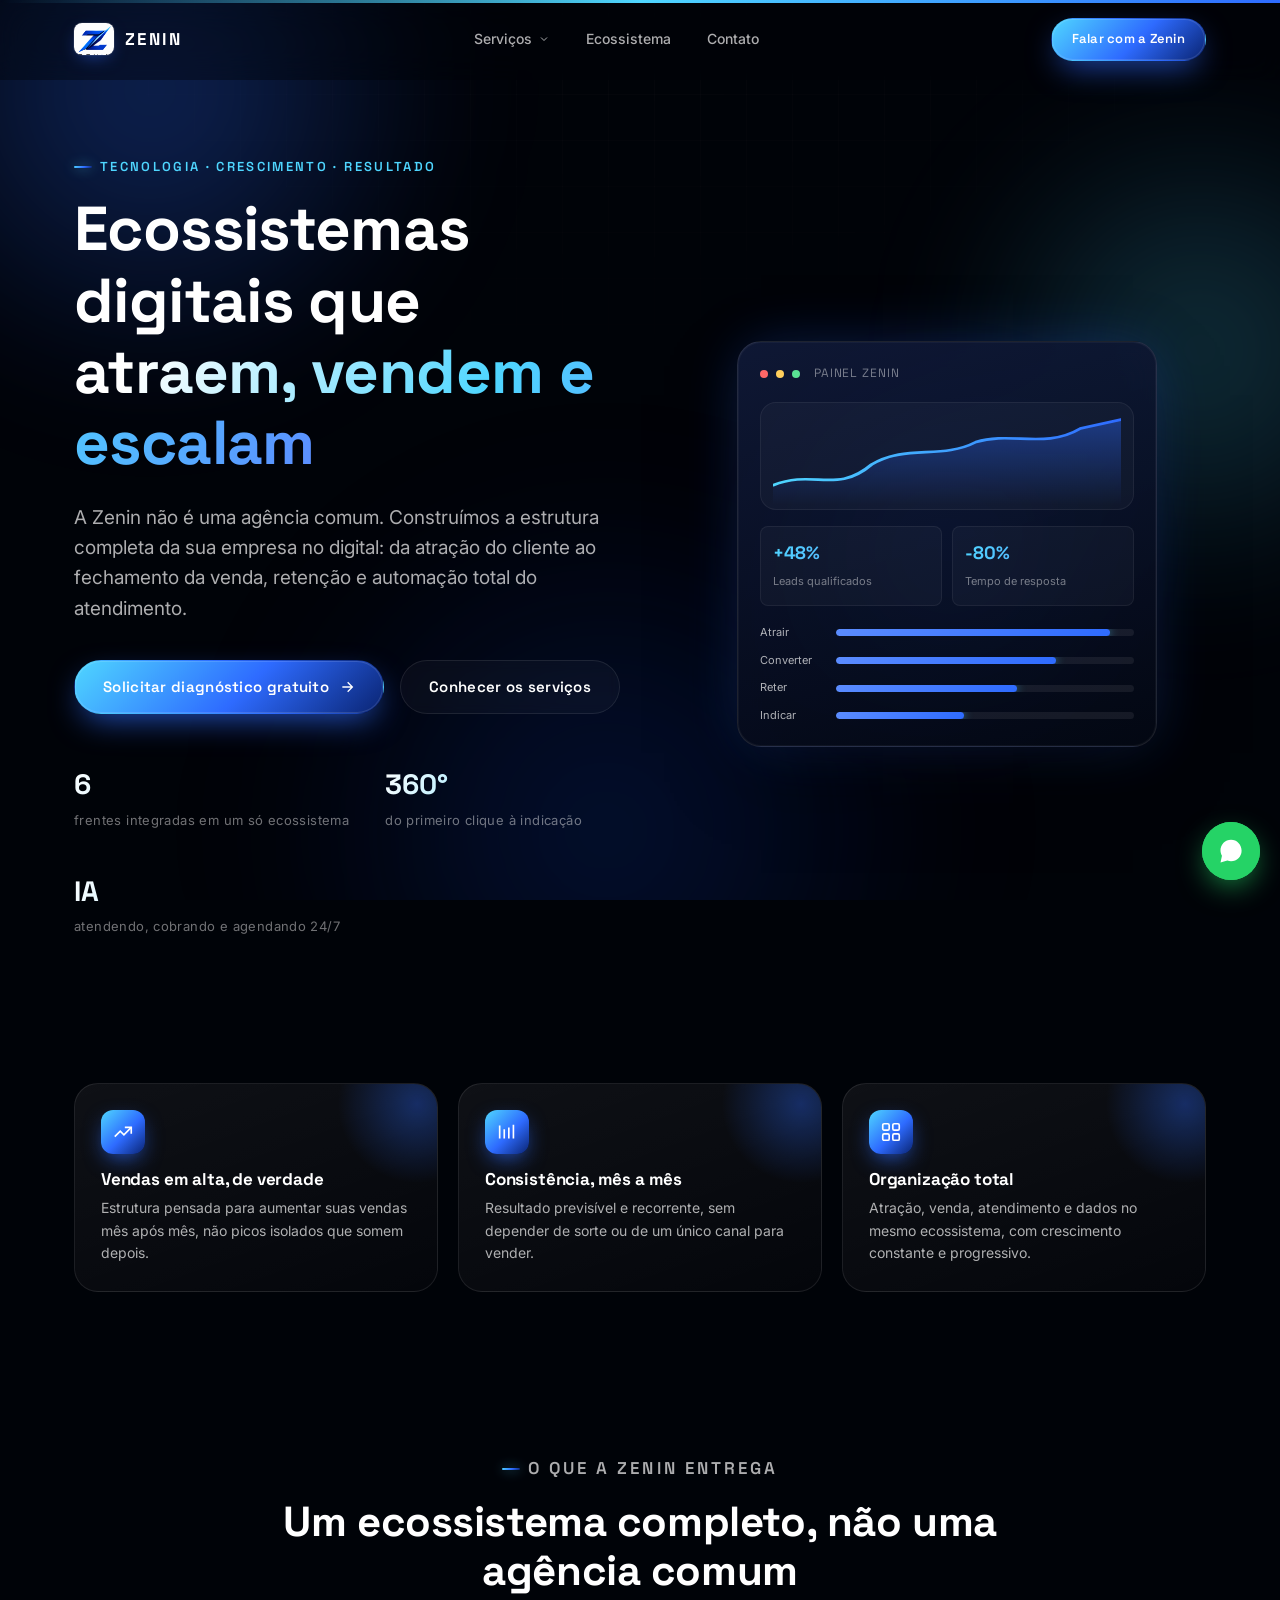
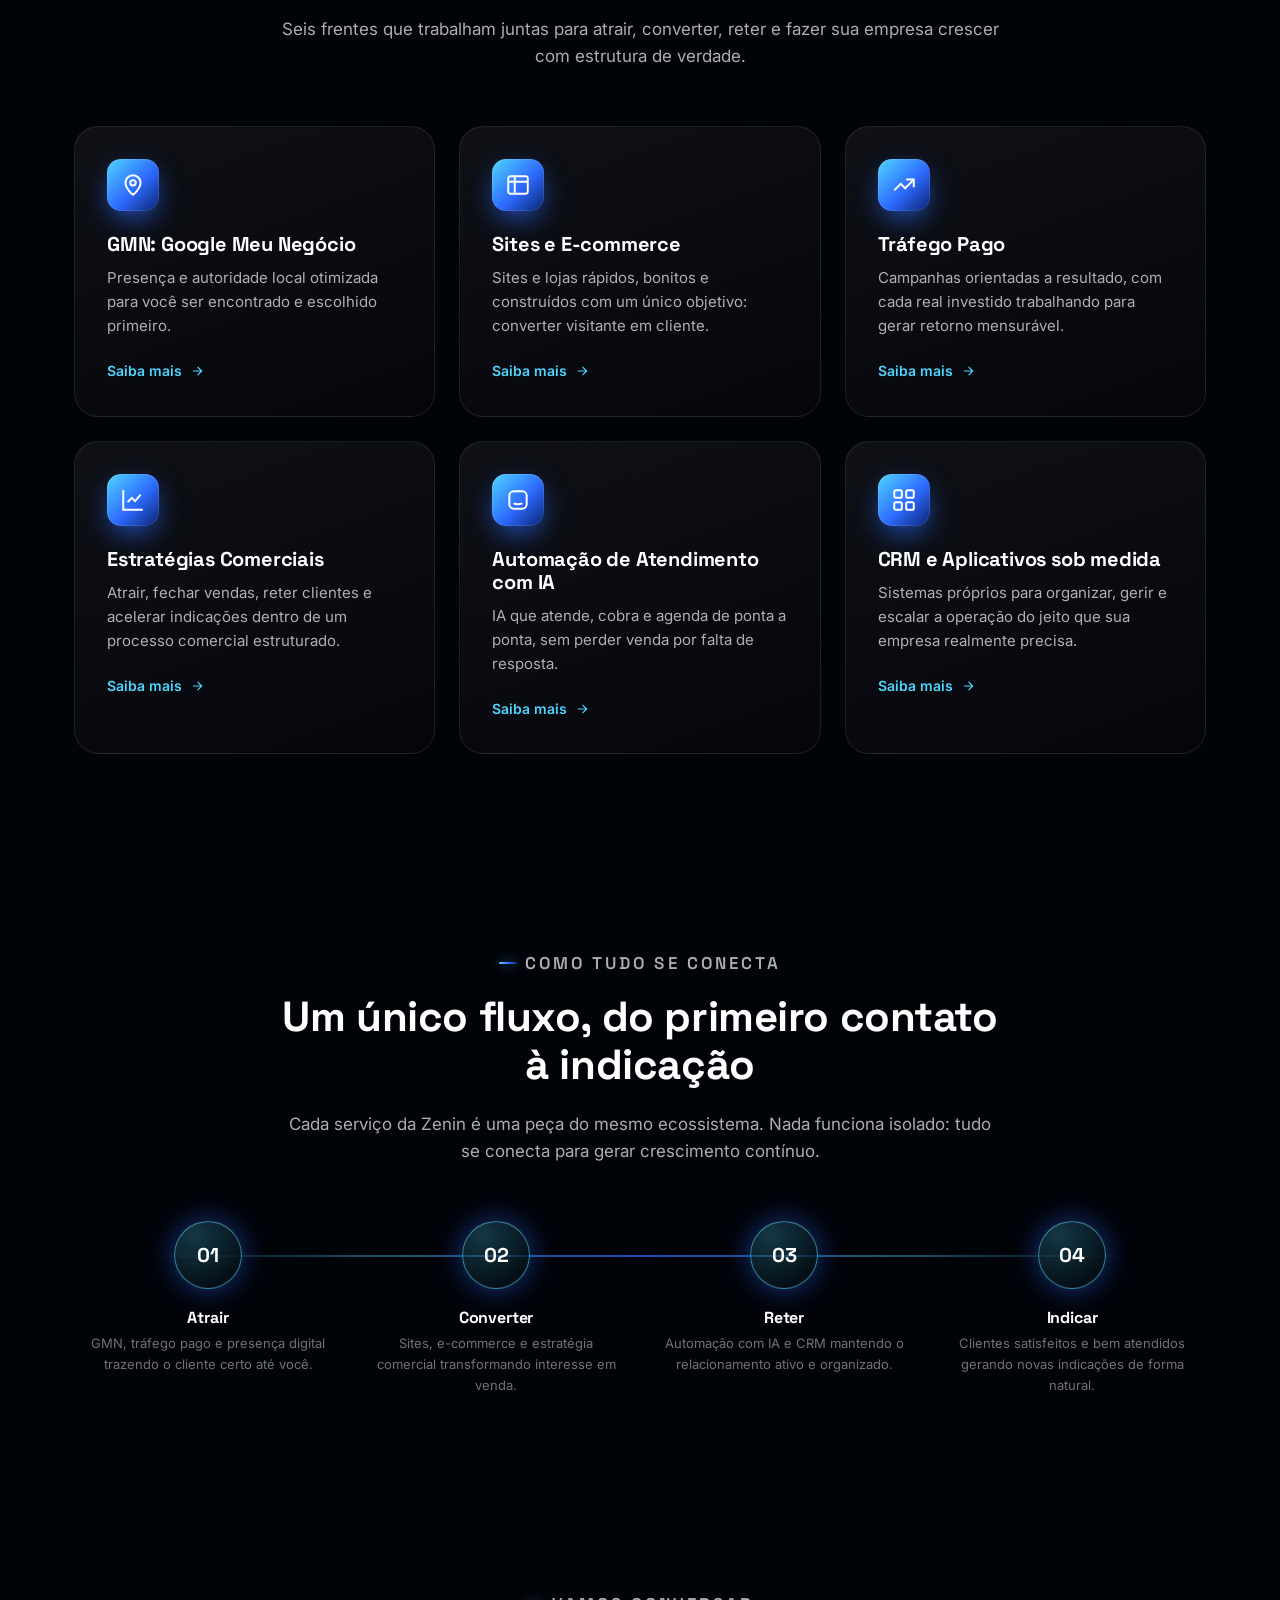
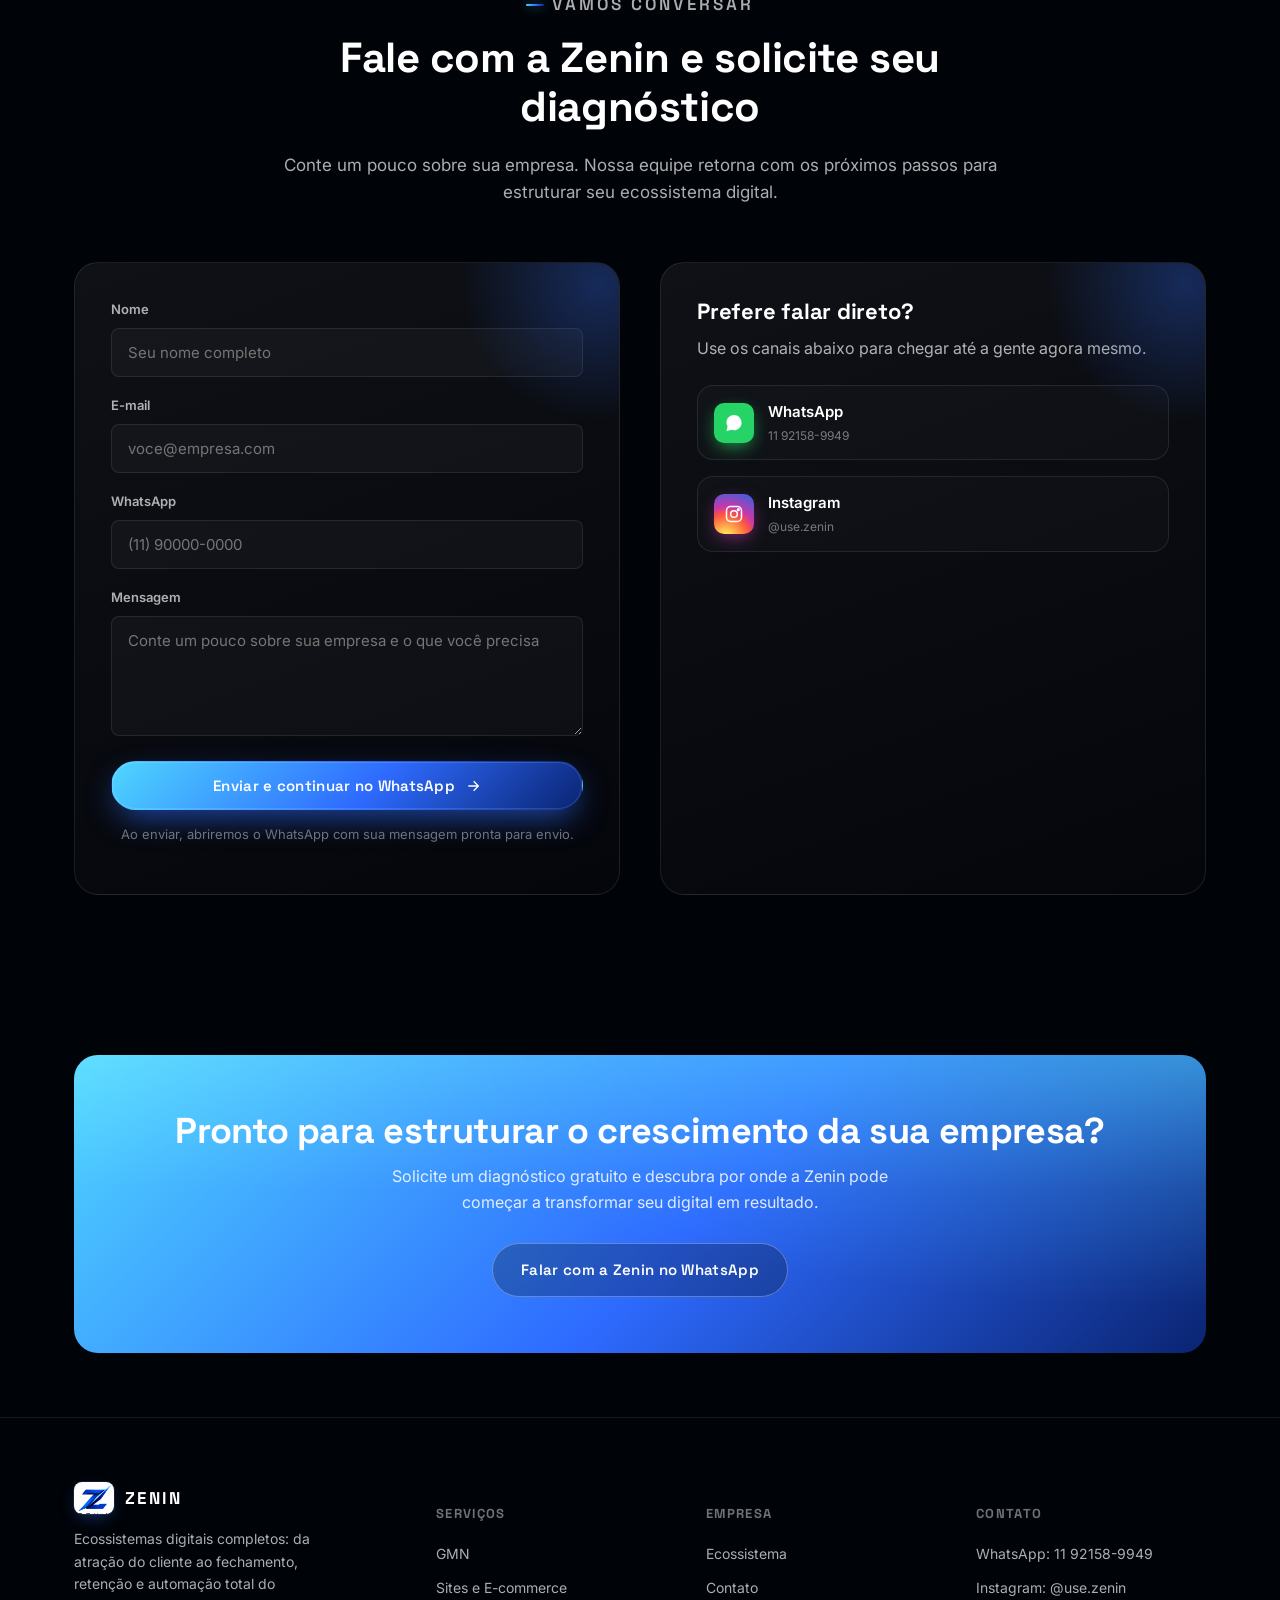
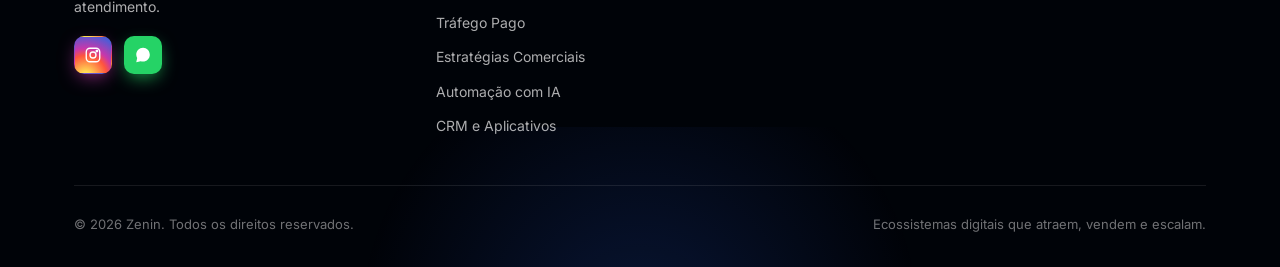
==== commit a14cf536: "Ajusta tom do texto, ícones de marca e adiciona botão flutuante de WhatsApp - Remove todos os traves" ====
--- a/index.html
+++ b/index.html
@@ -3,7 +3,7 @@
 <head>
 <meta charset="UTF-8">
 <meta name="viewport" content="width=device-width, initial-scale=1.0">
-<title>Zenin — Ecossistemas Digitais que Atraem, Vendem e Escalam</title>
+<title>Zenin | Ecossistemas Digitais que Atraem, Vendem e Escalam</title>
 <meta name="description" content="A Zenin constrói ecossistemas digitais completos: presença local, sites e e-commerce, tráfego pago, estratégias comerciais, automação de atendimento com IA e CRM sob medida.">
 <link rel="icon" type="image/png" href="assets/logo.png">
 <link rel="preconnect" href="https://fonts.googleapis.com">
@@ -55,7 +55,7 @@
     <div class="hero-content">
       <p class="eyebrow" data-reveal="fade">Tecnologia · Crescimento · Resultado</p>
       <h1 data-reveal="fade">Ecossistemas digitais que <span class="accent">atraem, vendem e escalam</span></h1>
-      <p class="lead" data-reveal="fade">A Zenin não é uma agência comum. Construímos a estrutura completa da sua empresa no digital — da atração do cliente ao fechamento da venda, retenção e automação total do atendimento.</p>
+      <p class="lead" data-reveal="fade">A Zenin não é uma agência comum. Construímos a estrutura completa da sua empresa no digital: da atração do cliente ao fechamento da venda, retenção e automação total do atendimento.</p>
       <div class="hero-actions" data-reveal="fade">
         <a href="https://wa.me/5511921589949?text=Ol%C3%A1%20Zenin%2C%20quero%20solicitar%20um%20diagn%C3%B3stico" target="_blank" rel="noopener" class="btn btn--primary">
           Solicitar diagnóstico gratuito
@@ -123,6 +123,35 @@
   </div>
 </section>
 
+<!-- ===================== VALOR: CRESCIMENTO / CONSISTÊNCIA / ORGANIZAÇÃO ===================== -->
+<section class="section section--tight">
+  <div class="container">
+    <div class="value-strip">
+      <div class="value-card" data-reveal>
+        <div class="value-icon">
+          <svg viewBox="0 0 24 24" fill="none" stroke="currentColor" stroke-width="1.8"><path d="M3 17l6-6 4 4 8-8"/><path d="M14 7h7v7"/></svg>
+        </div>
+        <h3>Vendas em alta, de verdade</h3>
+        <p>Estrutura pensada para aumentar suas vendas mês após mês, não picos isolados que somem depois.</p>
+      </div>
+      <div class="value-card" data-reveal>
+        <div class="value-icon">
+          <svg viewBox="0 0 24 24" fill="none" stroke="currentColor" stroke-width="1.8"><path d="M4 19V5m5 14V9m5 10V7m5 12V4"/></svg>
+        </div>
+        <h3>Consistência, mês a mês</h3>
+        <p>Resultado previsível e recorrente, sem depender de sorte ou de um único canal para vender.</p>
+      </div>
+      <div class="value-card" data-reveal>
+        <div class="value-icon">
+          <svg viewBox="0 0 24 24" fill="none" stroke="currentColor" stroke-width="1.8"><rect x="3" y="3" width="7" height="7" rx="1.5"/><rect x="14" y="3" width="7" height="7" rx="1.5"/><rect x="3" y="14" width="7" height="7" rx="1.5"/><rect x="14" y="14" width="7" height="7" rx="1.5"/></svg>
+        </div>
+        <h3>Organização total</h3>
+        <p>Atração, venda, atendimento e dados no mesmo ecossistema, com crescimento constante e progressivo.</p>
+      </div>
+    </div>
+  </div>
+</section>
+
 <!-- ===================== SERVIÇOS ===================== -->
 <section class="section" id="servicos">
   <div class="container">
@@ -138,8 +167,8 @@
         <div class="card-icon">
           <svg viewBox="0 0 24 24" fill="none" stroke="currentColor" stroke-width="1.8"><path d="M12 21s-7-5.5-7-11a7 7 0 1 1 14 0c0 5.5-7 11-7 11z"/><circle cx="12" cy="10" r="2.5"/></svg>
         </div>
-        <h3>GMN — Google Meu Negócio</h3>
-        <p>Presença e autoridade local otimizada para você ser encontrado — e escolhido — primeiro.</p>
+        <h3>GMN: Google Meu Negócio</h3>
+        <p>Presença e autoridade local otimizada para você ser encontrado e escolhido primeiro.</p>
         <a href="servicos/gmn.html" class="card-link">Saiba mais
           <svg viewBox="0 0 24 24" fill="none" stroke="currentColor" stroke-width="2"><path d="M5 12h14M13 5l7 7-7 7"/></svg>
         </a>
@@ -161,7 +190,7 @@
           <svg viewBox="0 0 24 24" fill="none" stroke="currentColor" stroke-width="1.8"><path d="M3 17l6-6 4 4 8-8"/><path d="M14 7h7v7"/></svg>
         </div>
         <h3>Tráfego Pago</h3>
-        <p>Campanhas orientadas a resultado — cada real investido trabalhando para gerar retorno mensurável.</p>
+        <p>Campanhas orientadas a resultado, com cada real investido trabalhando para gerar retorno mensurável.</p>
         <a href="servicos/trafego-pago.html" class="card-link">Saiba mais
           <svg viewBox="0 0 24 24" fill="none" stroke="currentColor" stroke-width="2"><path d="M5 12h14M13 5l7 7-7 7"/></svg>
         </a>
@@ -183,7 +212,7 @@
           <svg viewBox="0 0 24 24" fill="none" stroke="currentColor" stroke-width="1.8"><rect x="4" y="4" width="16" height="16" rx="4"/><path d="M9 9h.01M15 9h.01M8 15c1.5 1.3 6.5 1.3 8 0"/></svg>
         </div>
         <h3>Automação de Atendimento com IA</h3>
-        <p>IA que atende, cobra e agenda de ponta a ponta — sem perder venda por falta de resposta.</p>
+        <p>IA que atende, cobra e agenda de ponta a ponta, sem perder venda por falta de resposta.</p>
         <a href="servicos/automacao-ia.html" class="card-link">Saiba mais
           <svg viewBox="0 0 24 24" fill="none" stroke="currentColor" stroke-width="2"><path d="M5 12h14M13 5l7 7-7 7"/></svg>
         </a>
@@ -194,7 +223,7 @@
           <svg viewBox="0 0 24 24" fill="none" stroke="currentColor" stroke-width="1.8"><rect x="3" y="3" width="7" height="7" rx="1.5"/><rect x="14" y="3" width="7" height="7" rx="1.5"/><rect x="3" y="14" width="7" height="7" rx="1.5"/><rect x="14" y="14" width="7" height="7" rx="1.5"/></svg>
         </div>
         <h3>CRM e Aplicativos sob medida</h3>
-        <p>Sistemas próprios para organizar, gerir e escalar a operação — do jeito que sua empresa realmente precisa.</p>
+        <p>Sistemas próprios para organizar, gerir e escalar a operação do jeito que sua empresa realmente precisa.</p>
         <a href="servicos/crm-apps.html" class="card-link">Saiba mais
           <svg viewBox="0 0 24 24" fill="none" stroke="currentColor" stroke-width="2"><path d="M5 12h14M13 5l7 7-7 7"/></svg>
         </a>
@@ -210,7 +239,7 @@
     <div class="section-head center" data-reveal>
       <p class="eyebrow">Como tudo se conecta</p>
       <h2>Um único fluxo, do primeiro contato à indicação</h2>
-      <p>Cada serviço da Zenin é uma peça do mesmo ecossistema. Nada funciona isolado — tudo se conecta para gerar crescimento contínuo.</p>
+      <p>Cada serviço da Zenin é uma peça do mesmo ecossistema. Nada funciona isolado: tudo se conecta para gerar crescimento contínuo.</p>
     </div>
 
     <div class="flow">
@@ -280,13 +309,13 @@
         <p style="color:var(--text-muted); margin-top:8px;">Use os canais abaixo para chegar até a gente agora mesmo.</p>
         <div class="contact-list">
           <a href="https://wa.me/5511921589949?text=Ol%C3%A1%20Zenin%2C%20quero%20saber%20mais%20sobre%20os%20servi%C3%A7os" target="_blank" rel="noopener">
-            <span class="ic">
-              <svg viewBox="0 0 24 24" fill="none" stroke="currentColor" stroke-width="1.8"><path d="M21 11.5a8.5 8.5 0 1 1-4.1-7.3M21 11.5L17 15l-2-1M12.5 3.2A8.5 8.5 0 0 0 4 11.7c0 1.7.5 3.3 1.4 4.6L4 21l4.9-1.3"/></svg>
+            <span class="ic ic--whatsapp">
+              <svg viewBox="0 0 32 32" fill="currentColor"><path d="M16.04 3C9.37 3 3.98 8.39 3.98 15.06c0 2.2.58 4.35 1.68 6.25L4 29l7.85-2.06a12.07 12.07 0 0 0 4.19.75h.01c6.67 0 12.06-5.39 12.06-12.06C28.11 8.39 22.72 3 16.04 3zm5.5 17.56c-.3-.15-1.78-.88-2.06-.98-.28-.1-.48-.15-.68.15-.2.3-.78.98-.96 1.18-.18.2-.35.22-.65.07-.3-.15-1.28-.47-2.43-1.5-.9-.8-1.5-1.79-1.68-2.09-.18-.3-.02-.46.13-.61.14-.14.3-.35.45-.53.15-.18.2-.3.3-.5.1-.2.05-.38-.02-.53-.07-.15-.68-1.63-.93-2.24-.24-.58-.49-.5-.68-.51h-.58c-.2 0-.53.07-.8.38-.28.3-1.05 1.03-1.05 2.5 0 1.48 1.08 2.9 1.23 3.1.15.2 2.13 3.25 5.16 4.56.72.31 1.28.5 1.72.64.72.23 1.38.2 1.9.12.58-.09 1.78-.73 2.03-1.43.25-.7.25-1.3.18-1.43-.07-.13-.27-.2-.57-.35z"/></svg>
             </span>
             <span>WhatsApp<br><small>11 92158-9949</small></span>
           </a>
           <a href="https://www.instagram.com/use.zenin/" target="_blank" rel="noopener">
-            <span class="ic">
+            <span class="ic ic--instagram">
               <svg viewBox="0 0 24 24" fill="none" stroke="currentColor" stroke-width="1.8"><rect x="3" y="3" width="18" height="18" rx="5"/><circle cx="12" cy="12" r="4"/><circle cx="17.2" cy="6.8" r="1"/></svg>
             </span>
             <span>Instagram<br><small>@use.zenin</small></span>
@@ -320,11 +349,11 @@
         </a>
         <p>Ecossistemas digitais completos: da atração do cliente ao fechamento, retenção e automação total do atendimento.</p>
         <div class="footer-social">
-          <a href="https://www.instagram.com/use.zenin/" target="_blank" rel="noopener" aria-label="Instagram da Zenin">
+          <a href="https://www.instagram.com/use.zenin/" target="_blank" rel="noopener" aria-label="Instagram da Zenin" class="is-instagram">
             <svg viewBox="0 0 24 24" fill="none" stroke="currentColor" stroke-width="1.8"><rect x="3" y="3" width="18" height="18" rx="5"/><circle cx="12" cy="12" r="4"/><circle cx="17.2" cy="6.8" r="1"/></svg>
           </a>
-          <a href="https://wa.me/5511921589949" target="_blank" rel="noopener" aria-label="WhatsApp da Zenin">
-            <svg viewBox="0 0 24 24" fill="none" stroke="currentColor" stroke-width="1.8"><path d="M21 11.5a8.5 8.5 0 1 1-4.1-7.3M21 11.5L17 15l-2-1M12.5 3.2A8.5 8.5 0 0 0 4 11.7c0 1.7.5 3.3 1.4 4.6L4 21l4.9-1.3"/></svg>
+          <a href="https://wa.me/5511921589949" target="_blank" rel="noopener" aria-label="WhatsApp da Zenin" class="is-whatsapp">
+            <svg viewBox="0 0 32 32" fill="currentColor"><path d="M16.04 3C9.37 3 3.98 8.39 3.98 15.06c0 2.2.58 4.35 1.68 6.25L4 29l7.85-2.06a12.07 12.07 0 0 0 4.19.75h.01c6.67 0 12.06-5.39 12.06-12.06C28.11 8.39 22.72 3 16.04 3zm5.5 17.56c-.3-.15-1.78-.88-2.06-.98-.28-.1-.48-.15-.68.15-.2.3-.78.98-.96 1.18-.18.2-.35.22-.65.07-.3-.15-1.28-.47-2.43-1.5-.9-.8-1.5-1.79-1.68-2.09-.18-.3-.02-.46.13-.61.14-.14.3-.35.45-.53.15-.18.2-.3.3-.5.1-.2.05-.38-.02-.53-.07-.15-.68-1.63-.93-2.24-.24-.58-.49-.5-.68-.51h-.58c-.2 0-.53.07-.8.38-.28.3-1.05 1.03-1.05 2.5 0 1.48 1.08 2.9 1.23 3.1.15.2 2.13 3.25 5.16 4.56.72.31 1.28.5 1.72.64.72.23 1.38.2 1.9.12.58-.09 1.78-.73 2.03-1.43.25-.7.25-1.3.18-1.43-.07-.13-.27-.2-.57-.35z"/></svg>
           </a>
         </div>
       </div>
@@ -365,6 +394,10 @@
   </div>
 </footer>
 
+<a href="https://wa.me/5511921589949?text=Ol%C3%A1%20Zenin%2C%20quero%20saber%20mais%20sobre%20os%20servi%C3%A7os" target="_blank" rel="noopener" class="wa-float" aria-label="Falar no WhatsApp">
+  <svg viewBox="0 0 32 32" fill="currentColor"><path d="M16.04 3C9.37 3 3.98 8.39 3.98 15.06c0 2.2.58 4.35 1.68 6.25L4 29l7.85-2.06a12.07 12.07 0 0 0 4.19.75h.01c6.67 0 12.06-5.39 12.06-12.06C28.11 8.39 22.72 3 16.04 3zm5.5 17.56c-.3-.15-1.78-.88-2.06-.98-.28-.1-.48-.15-.68.15-.2.3-.78.98-.96 1.18-.18.2-.35.22-.65.07-.3-.15-1.28-.47-2.43-1.5-.9-.8-1.5-1.79-1.68-2.09-.18-.3-.02-.46.13-.61.14-.14.3-.35.45-.53.15-.18.2-.3.3-.5.1-.2.05-.38-.02-.53-.07-.15-.68-1.63-.93-2.24-.24-.58-.49-.5-.68-.51h-.58c-.2 0-.53.07-.8.38-.28.3-1.05 1.03-1.05 2.5 0 1.48 1.08 2.9 1.23 3.1.15.2 2.13 3.25 5.16 4.56.72.31 1.28.5 1.72.64.72.23 1.38.2 1.9.12.58-.09 1.78-.73 2.03-1.43.25-.7.25-1.3.18-1.43-.07-.13-.27-.2-.57-.35z"/></svg>
+</a>
+
 <script src="js/main.js"></script>
 </body>
 </html>
--- a/css/style.css
+++ b/css/style.css
@@ -809,6 +809,18 @@
 }
 .contact-list .ic svg{ width: 20px; height: 20px; }
 .contact-list small{ display: block; font-weight: 400; color: var(--text-faint); font-size: 12px; margin-top: 2px; }
+
+/* ---------- Ícones de marca (cores originais) ---------- */
+.ic--whatsapp, .footer-social a.is-whatsapp{
+  background: #25D366 !important;
+  box-shadow: 0 6px 18px -4px rgba(37,211,102,0.8) !important;
+}
+.ic--instagram, .footer-social a.is-instagram{
+  background: radial-gradient(circle at 30% 110%, #ffdd55 0%, #ffdd55 10%, #ff543e 45%, #c837ab 60%, #4f5bd5 90%) !important;
+  box-shadow: 0 6px 18px -4px rgba(200,55,171,0.7) !important;
+}
+.footer-social a.is-whatsapp, .footer-social a.is-instagram{ border-color: transparent; }
+.footer-social a.is-whatsapp:hover, .footer-social a.is-instagram:hover{ filter: brightness(1.1); border-color: transparent; }
 
 .form-group{ margin-bottom: 18px; }
 .form-group label{
@@ -1141,3 +1153,101 @@
 @media (max-width: 360px){
   .brand-word{ display: none; }
 }
+
+/* ---------- Performance: aliviar peso em celulares ---------- */
+@media (max-width: 768px){
+  .header{ backdrop-filter: none; background: rgba(0, 3, 8, 0.92); }
+  .aurora span{ filter: blur(34px); animation: none; opacity: 0.28; }
+  html::before{ animation: none; background-position: 0 0; }
+  .hv-card{ backdrop-filter: none; animation: none; }
+  .hv-glow{ animation: none; opacity: 0.4; }
+  .flow-step .num{ animation: none; }
+  .portfolio-thumb::after{ animation: none; }
+  .contact-panel{ backdrop-filter: none; }
+  .card{ backdrop-filter: none; }
+  .stat-strip{ backdrop-filter: none; }
+}
+
+@media (prefers-reduced-motion: reduce){
+  .aurora span, html::before, .hv-card, .hv-glow, .flow-step .num, .portfolio-thumb::after{
+    animation: none !important;
+  }
+  [data-reveal]{ transition: none !important; opacity: 1 !important; transform: none !important; }
+}
+
+/* ---------- Botão flutuante do WhatsApp ---------- */
+.wa-float{
+  position: fixed;
+  right: 20px;
+  bottom: calc(20px + env(safe-area-inset-bottom, 0px));
+  z-index: 1100;
+  width: 58px;
+  height: 58px;
+  border-radius: 50%;
+  background: #25D366;
+  display: flex;
+  align-items: center;
+  justify-content: center;
+  box-shadow: 0 10px 30px -6px rgba(37,211,102,0.7), 0 0 0 1px rgba(255,255,255,0.08) inset;
+  transition: transform var(--transition), box-shadow var(--transition);
+}
+.wa-float svg{ width: 28px; height: 28px; color: #fff; }
+.wa-float::before{
+  content: '';
+  position: absolute;
+  inset: 0;
+  border-radius: 50%;
+  background: #25D366;
+  animation: waPulse 2.4s ease-out infinite;
+  z-index: -1;
+}
+.wa-float:hover{ transform: scale(1.08); box-shadow: 0 14px 36px -6px rgba(37,211,102,0.85); }
+@keyframes waPulse{
+  0%{ opacity: 0.55; transform: scale(1); }
+  100%{ opacity: 0; transform: scale(1.7); }
+}
+@media (max-width: 560px){
+  .wa-float{ width: 52px; height: 52px; right: 16px; bottom: calc(16px + env(safe-area-inset-bottom, 0px)); }
+  .wa-float svg{ width: 25px; height: 25px; }
+}
+@media (max-width: 768px){
+  .wa-float::before{ animation: none; }
+}
+@media (prefers-reduced-motion: reduce){
+  .wa-float::before{ animation: none; }
+}
+
+/* ---------- Faixa de valor (crescimento / consistência / organização) ---------- */
+.value-strip{
+  display: grid;
+  grid-template-columns: repeat(auto-fit, minmax(220px, 1fr));
+  gap: 20px;
+}
+.value-card{
+  position: relative;
+  padding: 26px;
+  border-radius: var(--radius-lg);
+  border: 1px solid var(--border-soft);
+  background: var(--glass);
+  overflow: hidden;
+}
+.value-card::before{
+  content: '';
+  position: absolute;
+  top: -60px; right: -60px;
+  width: 160px; height: 160px;
+  border-radius: 50%;
+  background: radial-gradient(circle, rgba(46,107,255,0.35), transparent 70%);
+  pointer-events: none;
+}
+.value-card .value-icon{
+  width: 44px; height: 44px;
+  border-radius: 12px;
+  display: flex; align-items: center; justify-content: center;
+  background: var(--gradient-accent);
+  margin-bottom: 16px;
+  box-shadow: 0 8px 22px -6px rgba(46,107,255,0.85);
+}
+.value-card .value-icon svg{ width: 22px; height: 22px; color: var(--white); }
+.value-card h3{ font-size: 17px; margin-bottom: 8px; }
+.value-card p{ font-size: 14px; color: var(--text-muted); margin: 0; }
